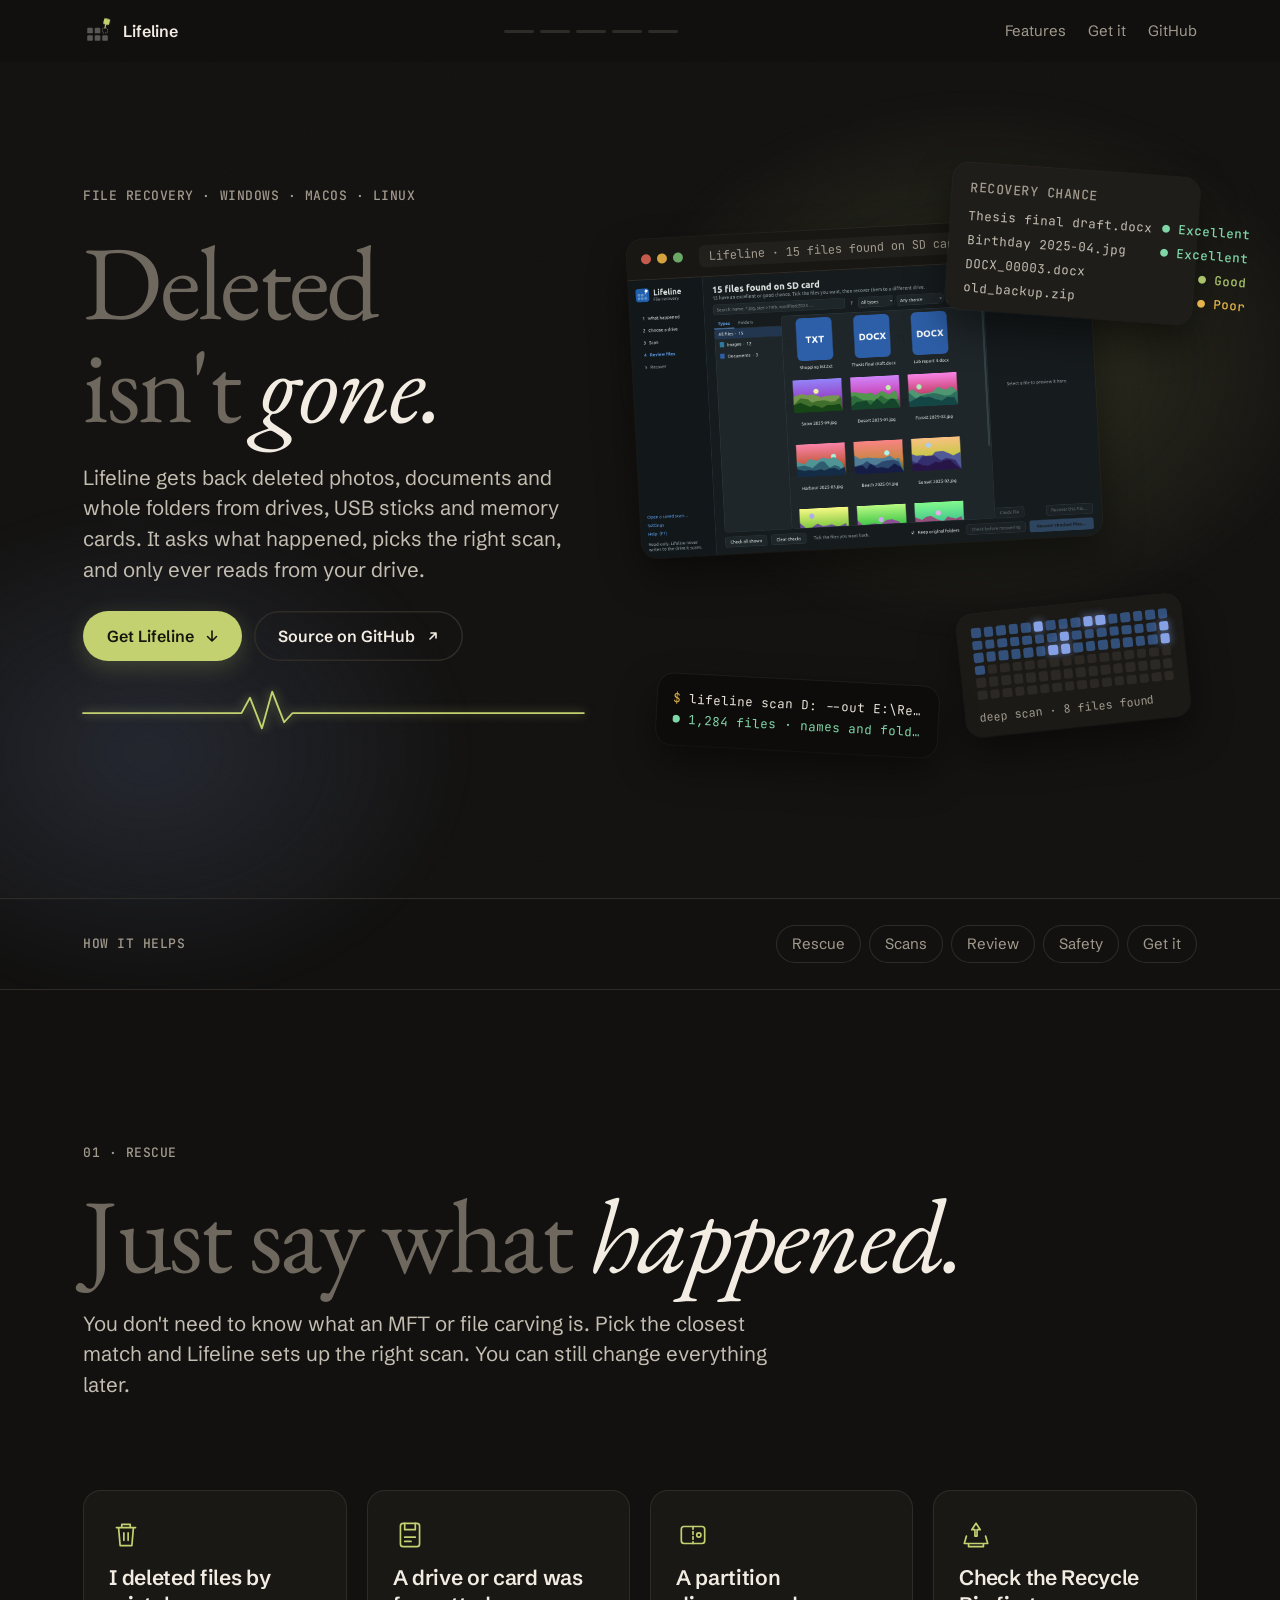
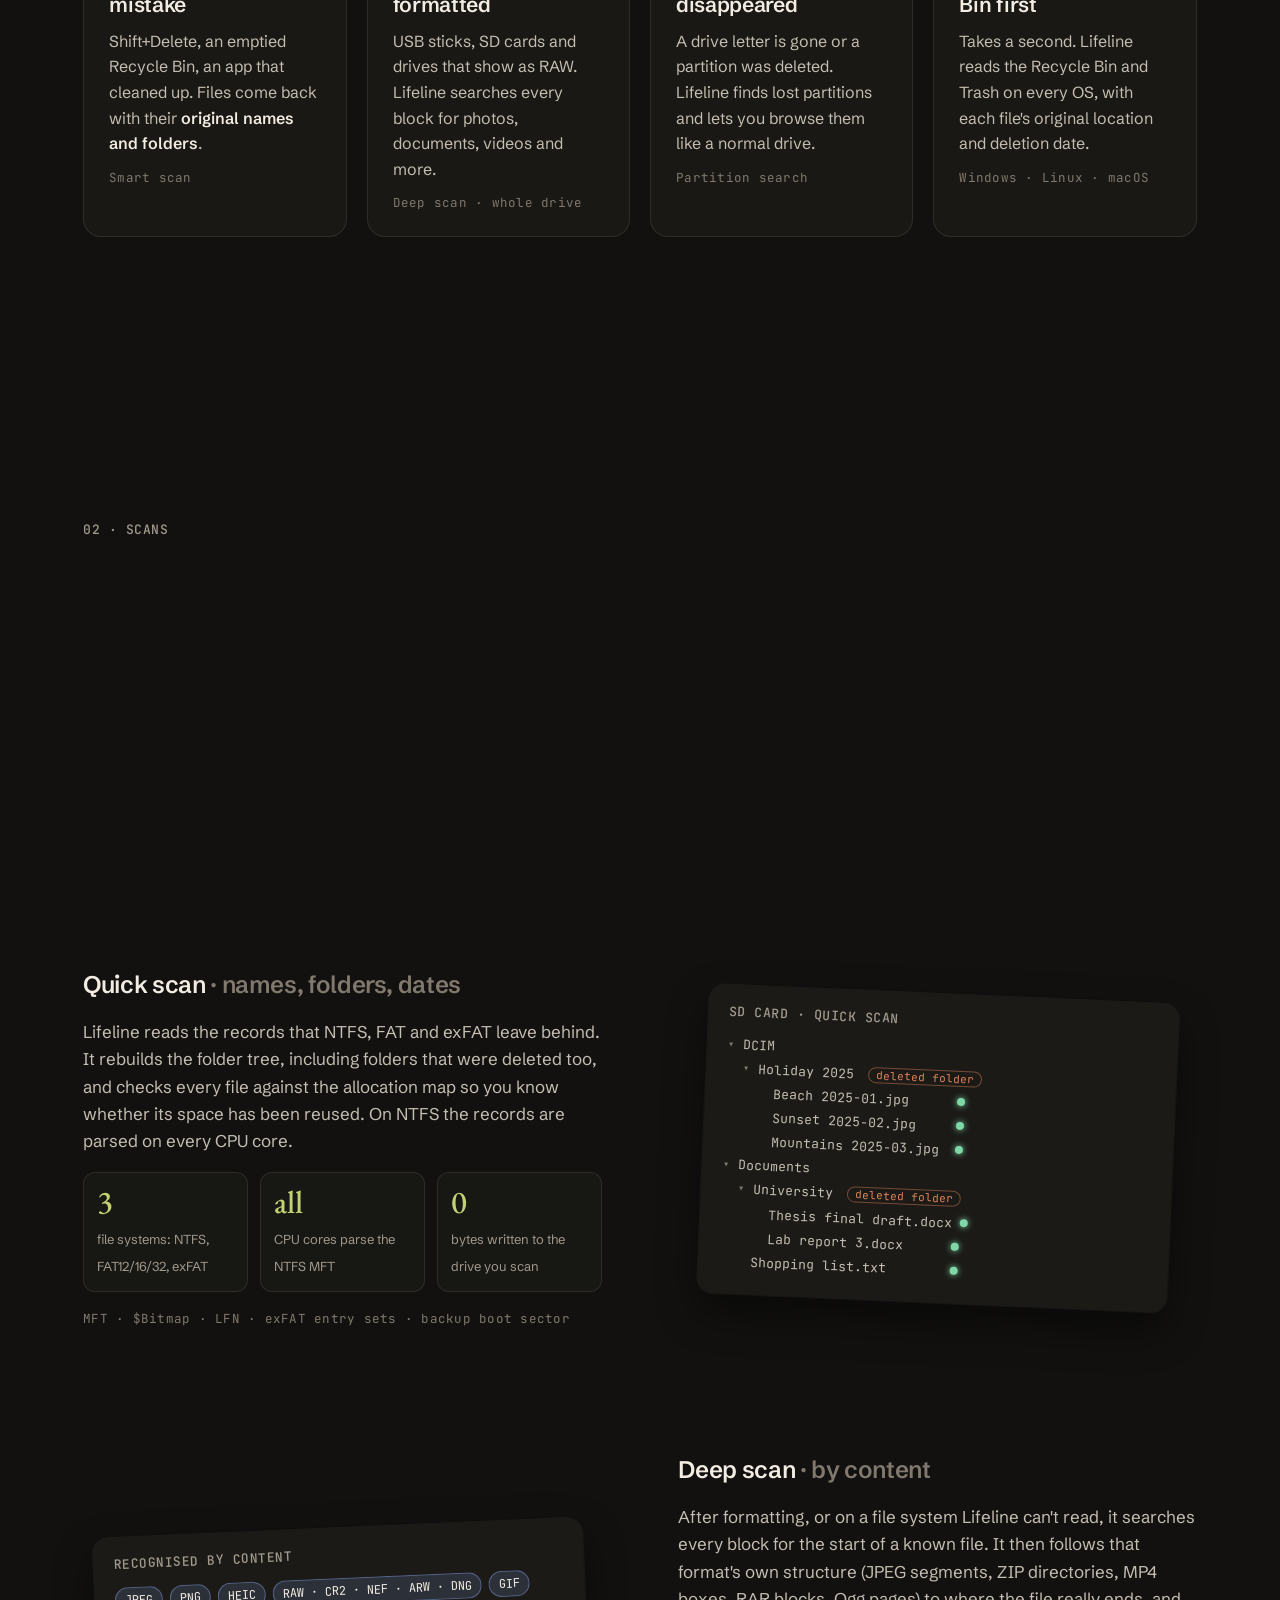
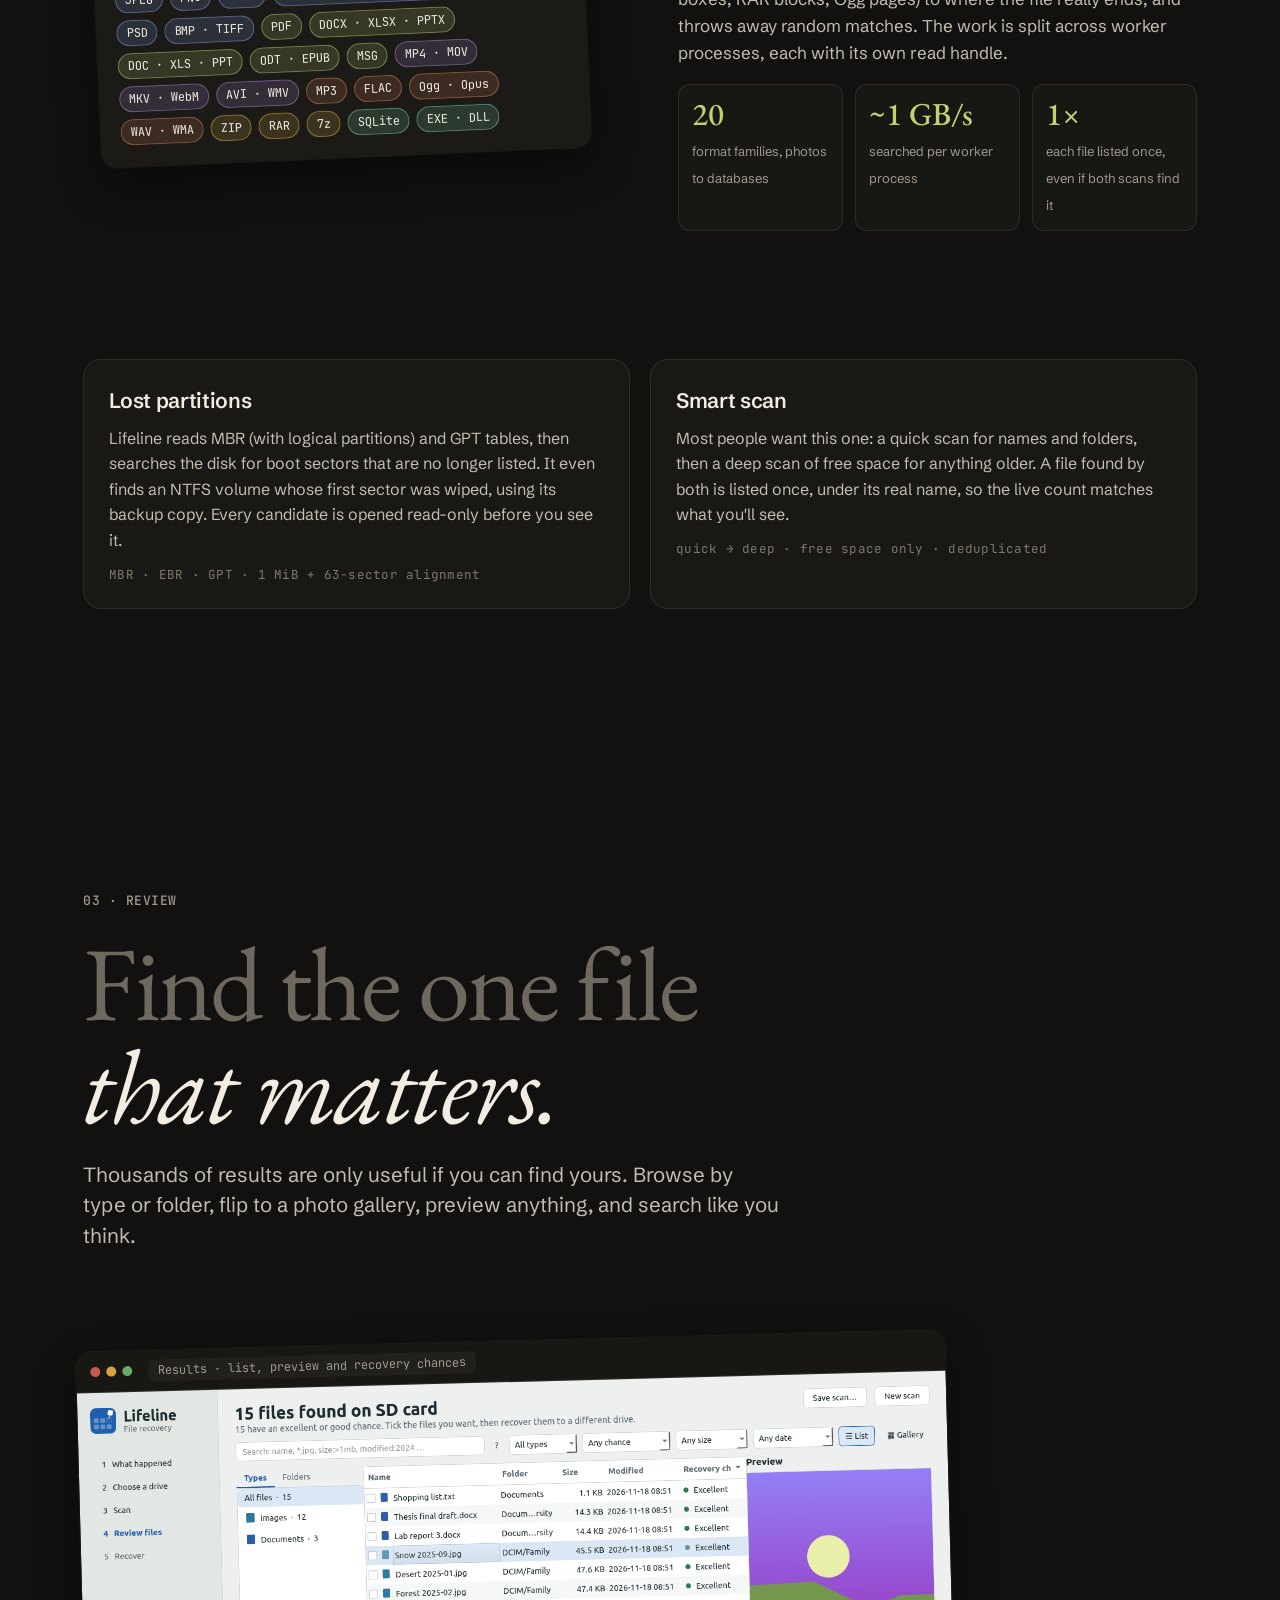
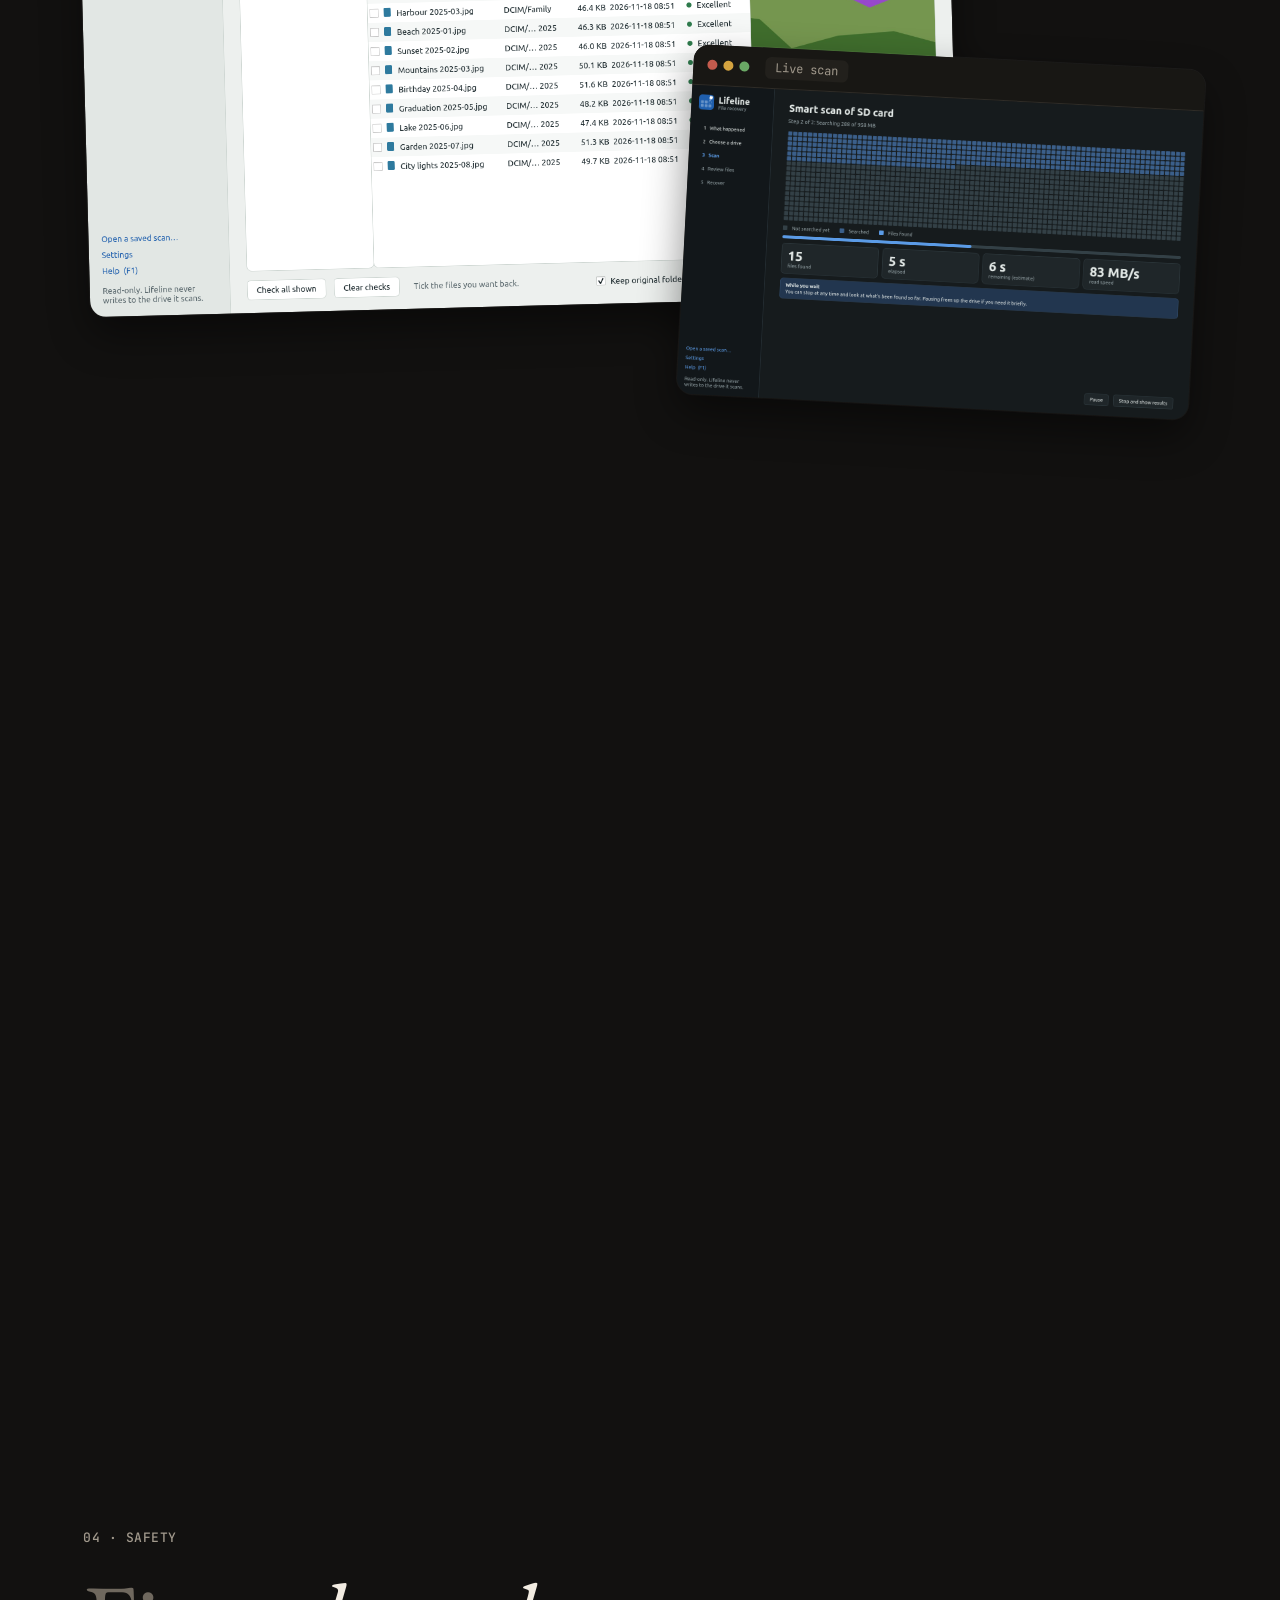
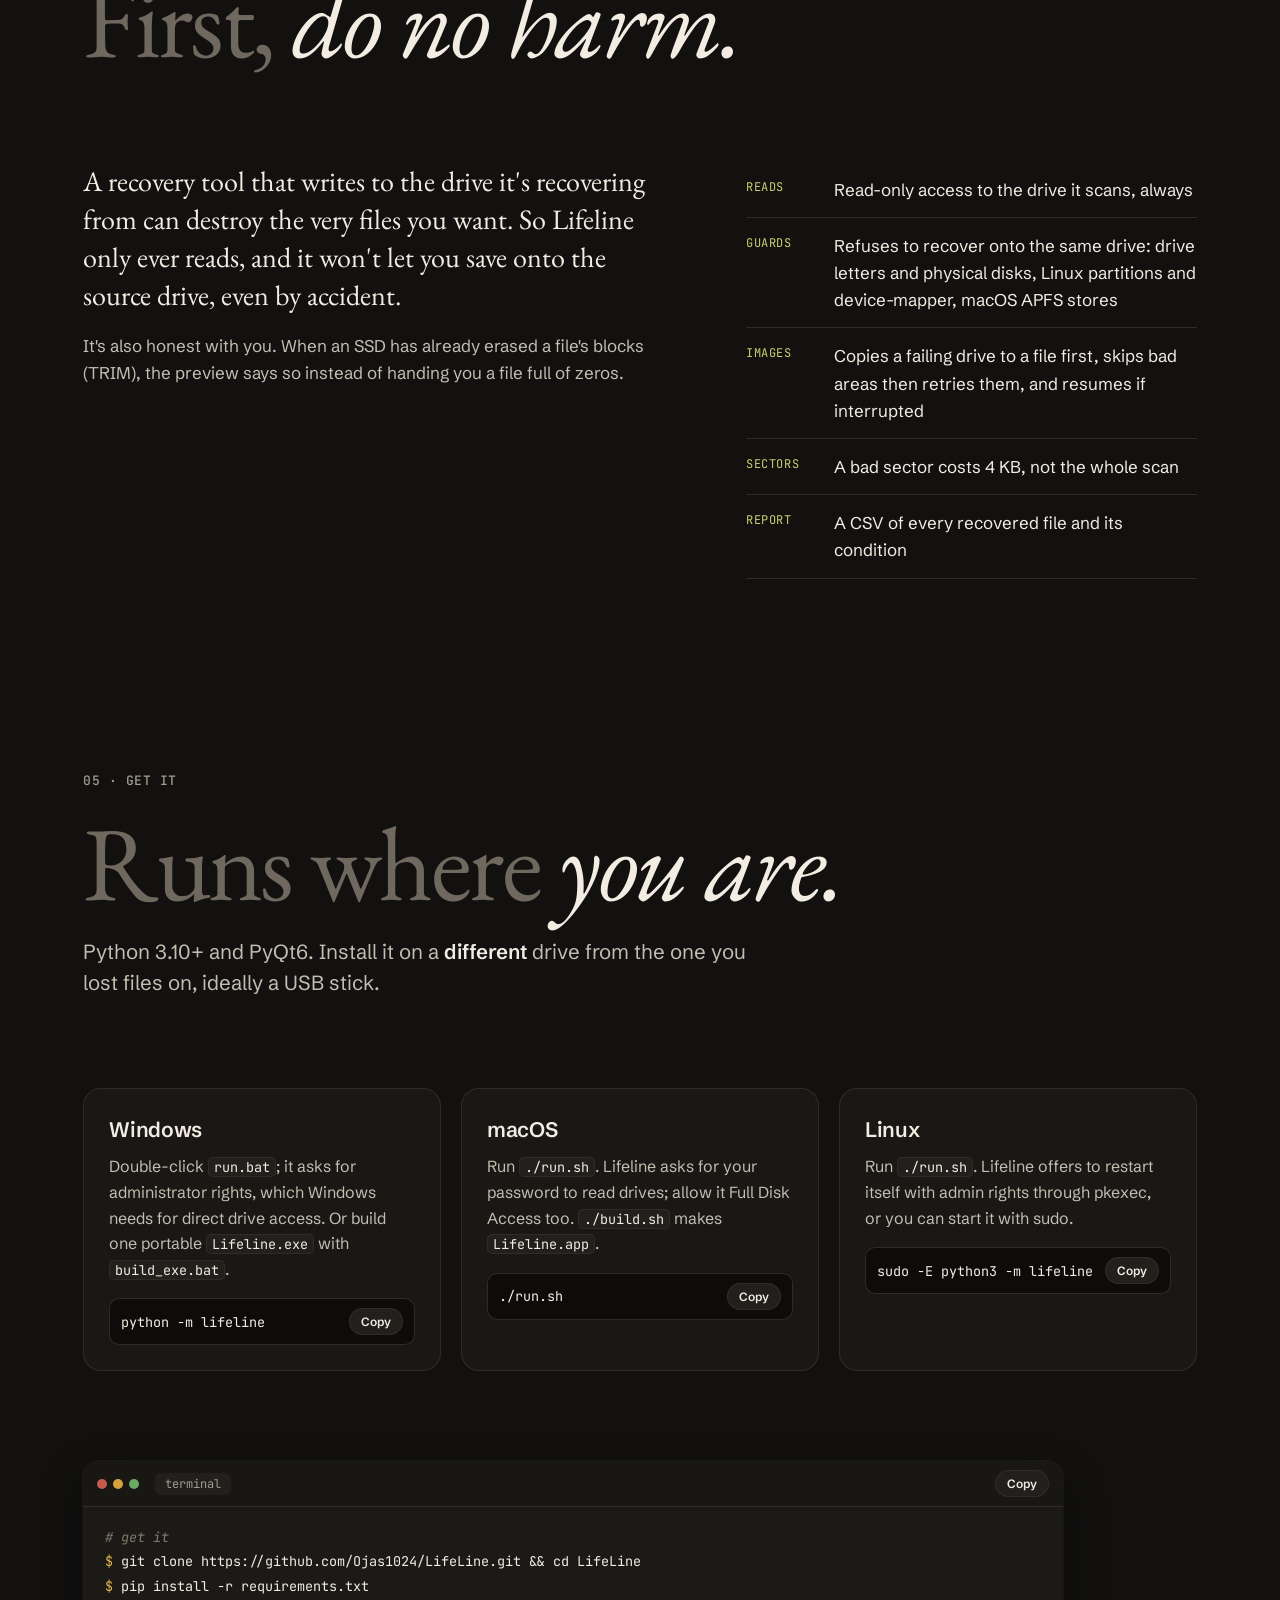
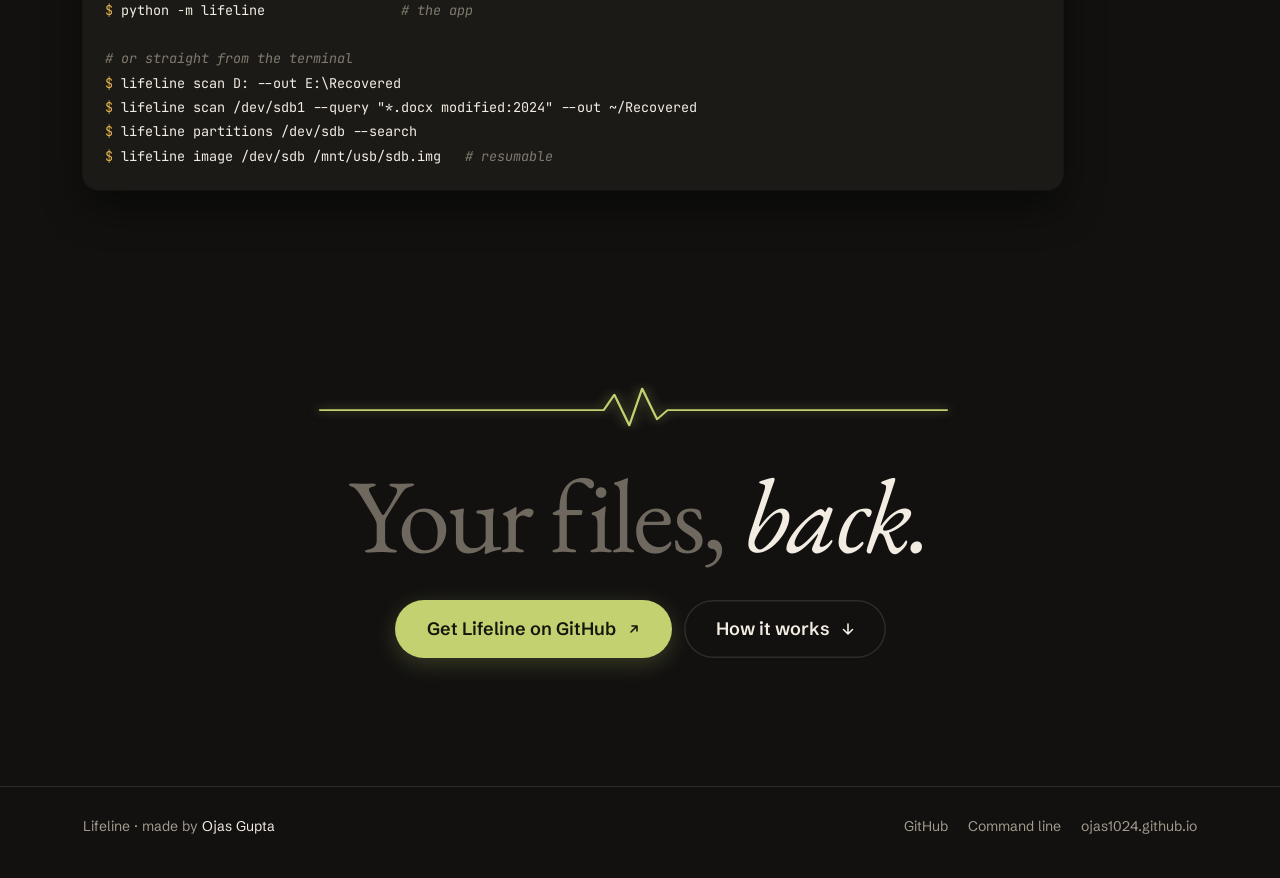
==== docs/index.html @ de39f735 "Lifeline 2.0: cross-platform recovery app, README and website - Windows, macOS and Linux: raw device" ====
<!doctype html>
<html lang="en">
<head>
<meta charset="utf-8">
<meta name="viewport" content="width=device-width, initial-scale=1">
<title>Lifeline · Get deleted files back</title>
<meta name="description" content="Lifeline recovers deleted photos, documents and folders from drives, USB sticks and memory cards. A guided app and command-line tool for Windows, macOS and Linux.">
<meta name="theme-color" content="#121110">
<meta property="og:title" content="Lifeline · Deleted isn't gone">
<meta property="og:description" content="A guided file-recovery app for Windows, macOS and Linux: names and folders from NTFS, FAT and exFAT, 20 formats by content, lost partitions, and the Recycle Bin.">
<meta property="og:image" content="https://ojas1024.github.io/LifeLine/assets/screens/dark-gallery.png">
<link rel="icon" href="assets/icon.svg" type="image/svg+xml">
<link rel="preconnect" href="https://fonts.googleapis.com">
<link rel="preconnect" href="https://fonts.gstatic.com" crossorigin>
<link href="https://fonts.googleapis.com/css2?family=EB+Garamond:ital,wght@0,400..700;1,400..600&family=Schibsted+Grotesk:wght@400..800&family=JetBrains+Mono:wght@400;500&display=swap" rel="stylesheet">
<link rel="stylesheet" href="style.css">
<script>document.documentElement.classList.add("js"); if (!matchMedia("(prefers-reduced-motion: reduce)").matches) document.documentElement.classList.add("motion");</script>
</head>
<body>
<a class="skip" href="#main">Skip to content</a>
<div class="wash" aria-hidden="true"><i data-w="hero"></i><i data-w="rescue"></i><i data-w="scans"></i><i data-w="review"></i><i data-w="safety"></i><i data-w="get"></i></div>
<div class="grain" aria-hidden="true"></div>

<header class="nav">
  <a class="brand" href="#top" aria-label="Lifeline, home">
    <svg class="mark" viewBox="0 0 64 64" aria-hidden="true">
      <g class="blocks"><rect x="9" y="25" width="12" height="12" rx="2.5"/><rect x="25" y="25" width="12" height="12" rx="2.5"/><rect x="9" y="41" width="12" height="12" rx="2.5"/><rect x="25" y="41" width="12" height="12" rx="2.5"/><rect x="41" y="41" width="12" height="12" rx="2.5"/></g>
      <rect class="slot" x="41.75" y="25.75" width="10.5" height="10.5" rx="2"/>
      <path class="rope" d="M47 25.5 C47 20, 48.5 17, 50.5 15.8"/>
      <rect class="lifted" x="44" y="5.5" width="13" height="13" rx="2.8"/>
    </svg>
    <span>Lifeline</span>
  </a>
  <nav class="progress" aria-label="Sections">
    <a href="#rescue" data-s="rescue" title="Rescue"></a><a href="#scans" data-s="scans" title="Scans"></a><a href="#review" data-s="review" title="Review"></a><a href="#safety" data-s="safety" title="Safety"></a><a href="#get" data-s="get" title="Get it"></a>
  </nav>
  <nav class="links" aria-label="Main">
    <a href="#scans">Features</a><a href="#get">Get it</a><a href="https://github.com/Ojas1024/LifeLine">GitHub</a>
  </nav>
</header>

<main id="main">
<!-- ───────────── hero ───────────── -->
<section class="hero" id="top" data-wash="hero">
  <div class="hero-copy">
    <p class="eyebrow reveal">File recovery · Windows · macOS · Linux</p>
    <h1 class="display reveal"><span class="grey">Deleted</span><br><span class="grey">isn't</span> <em>gone.</em></h1>
    <p class="lede reveal">Lifeline gets back deleted photos, documents and whole folders from drives, USB sticks and memory cards. It asks what happened, picks the right scan, and only ever reads from your drive.</p>
    <div class="cta reveal">
      <a class="button" href="#get">Get Lifeline <svg viewBox="0 0 16 16"><path d="M8 3v10M3.5 8.5 8 13l4.5-4.5"/></svg></a>
      <a class="button ghost" href="https://github.com/Ojas1024/LifeLine">Source on GitHub <svg viewBox="0 0 16 16"><path d="M5 11 11 5M6 5h5v5"/></svg></a>
    </div>
    <svg class="pulse reveal" viewBox="0 0 600 60" aria-hidden="true" preserveAspectRatio="none"><path d="M0 34 H170 L186 34 L196 14 L210 54 L222 6 L236 46 L246 34 H600"/></svg>
  </div>

  <div class="collage" aria-hidden="true">
    <div class="card window tilt" style="--r:-3deg" data-depth="16">
      <div class="tabbar"><span class="dot"></span><span class="dot"></span><span class="dot"></span><span class="tab">Lifeline · 15 files found on SD card</span></div>
      <img src="assets/screens/dark-gallery.png" width="1360" height="820" alt="">
    </div>
    <div class="card chance tilt" style="--r:4deg" data-depth="30">
      <p class="kicker">Recovery chance</p>
      <ul>
        <li><span>Thesis final draft.docx</span><b class="ok">Excellent</b></li>
        <li><span>Birthday 2025-04.jpg</span><b class="ok">Excellent</b></li>
        <li><span>DOCX_00003.docx</span><b class="good">Good</b></li>
        <li><span>old_backup.zip</span><b class="poor">Poor</b></li>
      </ul>
    </div>
    <div class="card map tilt" style="--r:-6deg" data-depth="12">
      <div class="cells" data-cells="96"></div>
      <span class="tag">deep scan · <span class="mapcount">0</span> files found</span>
    </div>
    <div class="card term tilt" style="--r:3deg" data-depth="24">
      <p><span class="pr">$</span> lifeline scan D: --out E:\Recovered</p>
      <p class="ok">● 1,284 files · names and folders kept</p>
    </div>
  </div>
</section>

<!-- ───────────── chapter switcher ───────────── -->
<div class="switcher" id="work">
  <p class="eyebrow">How it helps</p>
  <div class="chips"><a href="#rescue">Rescue</a><a href="#scans">Scans</a><a href="#review">Review</a><a href="#safety">Safety</a><a href="#get">Get it</a></div>
</div>

<!-- ───────────── rescue ───────────── -->
<section class="chapter" id="rescue" data-wash="rescue">
  <div class="chapter-head">
    <p class="num">01 · Rescue</p>
    <h2 class="display reveal"><span class="grey">Just say what</span> <em>happened.</em></h2>
    <p class="sub reveal">You don't need to know what an MFT or file carving is. Pick the closest match and Lifeline sets up the right scan. You can still change everything later.</p>
  </div>
  <div class="grid four">
    <div class="tile reveal">
      <svg class="glyph" viewBox="0 0 32 32" aria-hidden="true"><path d="M7 9h18M12 9V6h8v3M9 9l1.5 17h11L23 9M14 14v7M18 14v7"/></svg>
      <h3>I deleted files by mistake</h3>
      <p>Shift+Delete, an emptied Recycle Bin, an app that cleaned up. Files come back with their <b>original names and folders</b>.</p>
      <span class="stack">Smart scan</span>
    </div>
    <div class="tile reveal">
      <svg class="glyph" viewBox="0 0 32 32" aria-hidden="true"><rect x="7" y="5" width="18" height="22" rx="2.5"/><path d="M11 5v6h10V5M11 18h10M11 22h6"/></svg>
      <h3>A drive or card was formatted</h3>
      <p>USB sticks, SD cards and drives that show as RAW. Lifeline searches every block for photos, documents, videos and more.</p>
      <span class="stack">Deep scan · whole drive</span>
    </div>
    <div class="tile reveal">
      <svg class="glyph" viewBox="0 0 32 32" aria-hidden="true"><rect x="5" y="8" width="22" height="16" rx="2.5"/><path d="M16 8v16" stroke-dasharray="2.4 2.4"/><circle cx="21.5" cy="16" r="2"/></svg>
      <h3>A partition disappeared</h3>
      <p>A drive letter is gone or a partition was deleted. Lifeline finds lost partitions and lets you browse them like a normal drive.</p>
      <span class="stack">Partition search</span>
    </div>
    <div class="tile reveal">
      <svg class="glyph" viewBox="0 0 32 32" aria-hidden="true"><path d="M16 5l4 6h-3v6h-2v-6h-3zM7 17l-2 7h22l-2-7M9 24v3h14v-3"/></svg>
      <h3>Check the Recycle Bin first</h3>
      <p>Takes a second. Lifeline reads the Recycle Bin and Trash on every OS, with each file's original location and deletion date.</p>
      <span class="stack">Windows · Linux · macOS</span>
    </div>
  </div>
</section>

<!-- ───────────── scans ───────────── -->
<section class="chapter" id="scans" data-wash="scans">
  <div class="chapter-head">
    <p class="num">02 · Scans</p>
    <h2 class="display reveal"><span class="grey">Names first,</span> <em>then everything else.</em></h2>
    <p class="sub reveal">Deleting a file mostly just marks its space as free. Lifeline reads back what the file system forgot, and when that's gone too, it finds files by what's inside them.</p>
  </div>

  <article class="feature">
    <div class="feature-copy reveal">
      <h3>Quick scan <span class="dim">· names, folders, dates</span></h3>
      <p>Lifeline reads the records that NTFS, FAT and exFAT leave behind. It rebuilds the folder tree, including folders that were deleted too, and checks every file against the allocation map so you know whether its space has been reused. On NTFS the records are parsed on every CPU core.</p>
      <ul class="facts">
        <li><b>3</b><span>file systems: NTFS, FAT12/16/32, exFAT</span></li>
        <li><b>all</b><span>CPU cores parse the NTFS MFT</span></li>
        <li><b>0</b><span>bytes written to the drive you scan</span></li>
      </ul>
      <p class="stack">MFT · $Bitmap · LFN · exFAT entry sets · backup boot sector</p>
    </div>
    <figure class="feature-visual reveal" aria-hidden="true">
      <div class="card tree tilt" style="--r:2.5deg" data-depth="16">
        <p class="kicker">SD card · quick scan</p>
<pre><span class="d">▾</span> DCIM
  <span class="d">▾</span> Holiday 2025 <span class="del">deleted folder</span>
      Beach 2025-01.jpg      <i class="g"></i>
      Sunset 2025-02.jpg     <i class="g"></i>
      Mountains 2025-03.jpg  <i class="g"></i>
<span class="d">▾</span> Documents
  <span class="d">▾</span> University <span class="del">deleted folder</span>
      Thesis final draft.docx <i class="g"></i>
      Lab report 3.docx      <i class="g"></i>
    Shopping list.txt        <i class="g"></i></pre>
      </div>
    </figure>
  </article>

  <article class="feature flip">
    <div class="feature-copy reveal">
      <h3>Deep scan <span class="dim">· by content</span></h3>
      <p>After formatting, or on a file system Lifeline can't read, it searches every block for the start of a known file. It then follows that format's own structure (JPEG segments, ZIP directories, MP4 boxes, RAR blocks, Ogg pages) to where the file really ends, and throws away random matches. The work is split across worker processes, each with its own read handle.</p>
      <ul class="facts">
        <li><b>20</b><span>format families, photos to databases</span></li>
        <li><b>~1 GB/s</b><span>searched per worker process</span></li>
        <li><b>1×</b><span>each file listed once, even if both scans find it</span></li>
      </ul>
    </div>
    <figure class="feature-visual reveal" aria-hidden="true">
      <div class="card formats tilt" style="--r:-2.5deg" data-depth="14">
        <p class="kicker">Recognised by content</p>
        <div class="fchips">
          <span class="c-img">JPEG</span><span class="c-img">PNG</span><span class="c-img">HEIC</span><span class="c-img">RAW · CR2 · NEF · ARW · DNG</span><span class="c-img">GIF</span><span class="c-img">PSD</span><span class="c-img">BMP · TIFF</span>
          <span class="c-doc">PDF</span><span class="c-doc">DOCX · XLSX · PPTX</span><span class="c-doc">DOC · XLS · PPT</span><span class="c-doc">ODT · EPUB</span><span class="c-doc">MSG</span>
          <span class="c-vid">MP4 · MOV</span><span class="c-vid">MKV · WebM</span><span class="c-vid">AVI · WMV</span>
          <span class="c-aud">MP3</span><span class="c-aud">FLAC</span><span class="c-aud">Ogg · Opus</span><span class="c-aud">WAV · WMA</span>
          <span class="c-arc">ZIP</span><span class="c-arc">RAR</span><span class="c-arc">7z</span><span class="c-dat">SQLite</span><span class="c-dat">EXE · DLL</span>
        </div>
      </div>
    </figure>
  </article>

  <div class="grid two">
    <div class="tile reveal">
      <h3>Lost partitions</h3>
      <p>Lifeline reads MBR (with logical partitions) and GPT tables, then searches the disk for boot sectors that are no longer listed. It even finds an NTFS volume whose first sector was wiped, using its backup copy. Every candidate is opened read-only before you see it.</p>
      <span class="stack">MBR · EBR · GPT · 1 MiB + 63-sector alignment</span>
    </div>
    <div class="tile reveal">
      <h3>Smart scan</h3>
      <p>Most people want this one: a quick scan for names and folders, then a deep scan of free space for anything older. A file found by both is listed once, under its real name, so the live count matches what you'll see.</p>
      <span class="stack">quick → deep · free space only · deduplicated</span>
    </div>
  </div>
</section>

<!-- ───────────── review ───────────── -->
<section class="chapter" id="review" data-wash="review">
  <div class="chapter-head">
    <p class="num">03 · Review</p>
    <h2 class="display reveal"><span class="grey">Find the one file</span> <em>that matters.</em></h2>
    <p class="sub reveal">Thousands of results are only useful if you can find yours. Browse by type or folder, flip to a photo gallery, preview anything, and search like you think.</p>
  </div>

  <div class="showcase reveal" aria-hidden="true">
    <div class="card window big tilt" style="--r:-1.5deg" data-depth="10">
      <div class="tabbar"><span class="dot"></span><span class="dot"></span><span class="dot"></span><span class="tab">Results · list, preview and recovery chances</span></div>
      <img src="assets/screens/light-list.png" width="1360" height="820" alt="" loading="lazy">
    </div>
    <div class="card window small tilt" style="--r:3deg" data-depth="22">
      <div class="tabbar"><span class="dot"></span><span class="dot"></span><span class="dot"></span><span class="tab">Live scan</span></div>
      <img src="assets/screens/dark-scanning.png" width="1360" height="820" alt="" loading="lazy">
    </div>
  </div>

  <article class="feature">
    <div class="feature-copy reveal">
      <h3>Search that speaks plainly <span class="dim">· and powerfully</span></h3>
      <p>Type words, wildcards or filters, and combine them freely. If you mistype a filter, the search just matches less; it never errors. The same language works on the command line.</p>
      <ul class="qlist">
        <li><code>*.docx</code><span>wildcards on the name</span></li>
        <li><code>type:photos size:&gt;5mb</code><span>kinds and sizes</span></li>
        <li><code>modified:2024-01..2024-06</code><span>date ranges</span></li>
        <li><code>in:Documents -backup</code><span>inside a folder, leaving some out</span></li>
        <li><code>"final draft"</code> <code>re:^IMG_\d+</code><span>phrases and regex</span></li>
      </ul>
    </div>
    <figure class="feature-visual reveal" aria-hidden="true">
      <div class="card term big tilt" style="--r:2deg" data-depth="16">
        <p class="dim">Search your results</p>
        <p><span class="pr">⌕</span> <span class="typed" data-texts='["thesis *.docx","type:photos modified:2025","size:>100mb ext:mp4,mov","in:DCIM -screenshot"]'></span></p>
        <p class="ok">● Excellent: its space hasn't been reused</p>
        <p class="warn">● Poor: partly overwritten, may be damaged</p>
      </div>
    </figure>
  </article>

  <div class="grid three">
    <div class="tile reveal"><h3>Recovery chance, in words</h3><p>Every file is Excellent, Good, Poor or Unlikely, with a sentence that says why. Overwritten files stay hidden unless you ask for them.</p></div>
    <div class="tile reveal"><h3>Check before you recover</h3><p>Lifeline reads the files and tests their structure: ZIP and PNG CRCs, JPEG scan data, PDF cross-references, SQLite integrity, RAR/7z/Ogg checksums. Nothing is written.</p></div>
    <div class="tile reveal"><h3>Save the scan</h3><p>Keep the results in a <code>.lifeline</code> file and come back tomorrow without scanning a 2 TB drive again.</p></div>
  </div>
</section>

<!-- ───────────── safety ───────────── -->
<section class="chapter about" id="safety" data-wash="safety">
  <div class="chapter-head">
    <p class="num">04 · Safety</p>
    <h2 class="display reveal"><span class="grey">First,</span> <em>do no harm.</em></h2>
  </div>
  <div class="about-grid">
    <div class="reveal">
      <p class="big">A recovery tool that writes to the drive it's recovering from can destroy the very files you want. So Lifeline only ever reads, and it won't let you save onto the source drive, even by accident.</p>
      <p>It's also honest with you. When an SSD has already erased a file's blocks (TRIM), the preview says so instead of handing you a file full of zeros.</p>
    </div>
    <ul class="list reveal">
      <li><span>Reads</span>Read-only access to the drive it scans, always</li>
      <li><span>Guards</span>Refuses to recover onto the same drive: drive letters and physical disks, Linux partitions and device-mapper, macOS APFS stores</li>
      <li><span>Images</span>Copies a failing drive to a file first, skips bad areas then retries them, and resumes if interrupted</li>
      <li><span>Sectors</span>A bad sector costs 4 KB, not the whole scan</li>
      <li><span>Report</span>A CSV of every recovered file and its condition</li>
    </ul>
  </div>
</section>

<!-- ───────────── get it ───────────── -->
<section class="chapter" id="get" data-wash="get">
  <div class="chapter-head">
    <p class="num">05 · Get it</p>
    <h2 class="display reveal"><span class="grey">Runs where</span> <em>you are.</em></h2>
    <p class="sub reveal">Python 3.10+ and PyQt6. Install it on a <b>different</b> drive from the one you lost files on, ideally a USB stick.</p>
  </div>
  <div class="grid three">
    <div class="tile os reveal">
      <h3>Windows</h3>
      <p>Double-click <code>run.bat</code>; it asks for administrator rights, which Windows needs for direct drive access. Or build one portable <code>Lifeline.exe</code> with <code>build_exe.bat</code>.</p>
      <div class="cmd"><code>python -m lifeline</code><button type="button" data-copy="python -m lifeline">Copy</button></div>
    </div>
    <div class="tile os reveal">
      <h3>macOS</h3>
      <p>Run <code>./run.sh</code>. Lifeline asks for your password to read drives; allow it Full Disk Access too. <code>./build.sh</code> makes <code>Lifeline.app</code>.</p>
      <div class="cmd"><code>./run.sh</code><button type="button" data-copy="./run.sh">Copy</button></div>
    </div>
    <div class="tile os reveal">
      <h3>Linux</h3>
      <p>Run <code>./run.sh</code>. Lifeline offers to restart itself with admin rights through pkexec, or you can start it with sudo.</p>
      <div class="cmd"><code>sudo -E python3 -m lifeline</code><button type="button" data-copy="sudo -E python3 -m lifeline">Copy</button></div>
    </div>
  </div>

  <div class="install card reveal">
    <div class="tabbar"><span class="dot"></span><span class="dot"></span><span class="dot"></span><span class="tab">terminal</span><button type="button" class="copy-all" data-copy="git clone https://github.com/Ojas1024/LifeLine.git
cd LifeLine
pip install -r requirements.txt
python -m lifeline">Copy</button></div>
<pre><span class="c"># get it</span>
<span class="pr">$</span> git clone https://github.com/Ojas1024/LifeLine.git && cd LifeLine
<span class="pr">$</span> pip install -r requirements.txt
<span class="pr">$</span> python -m lifeline                 <span class="c"># the app</span>

<span class="c"># or straight from the terminal</span>
<span class="pr">$</span> lifeline scan D: --out E:\Recovered
<span class="pr">$</span> lifeline scan /dev/sdb1 --query "*.docx modified:2024" --out ~/Recovered
<span class="pr">$</span> lifeline partitions /dev/sdb --search
<span class="pr">$</span> lifeline image /dev/sdb /mnt/usb/sdb.img   <span class="c"># resumable</span></pre>
  </div>
</section>

<!-- ───────────── closing ───────────── -->
<section class="closing" data-wash="get">
  <svg class="pulse wide reveal" viewBox="0 0 600 60" aria-hidden="true" preserveAspectRatio="none"><path d="M0 34 H250 L266 34 L276 14 L290 54 L302 6 L316 46 L326 34 H600"/></svg>
  <h2 class="display reveal"><span class="grey">Your files,</span> <em>back.</em></h2>
  <div class="cta center reveal">
    <a class="button large" href="https://github.com/Ojas1024/LifeLine">Get Lifeline on GitHub <svg viewBox="0 0 16 16"><path d="M5 11 11 5M6 5h5v5"/></svg></a>
    <a class="button ghost large" href="#rescue">How it works <svg viewBox="0 0 16 16"><path d="M8 3v10M3.5 8.5 8 13l4.5-4.5"/></svg></a>
  </div>
</section>
</main>

<footer class="footer">
  <span>Lifeline · made by <a href="https://ojas1024.github.io/">Ojas Gupta</a></span>
  <nav><a href="https://github.com/Ojas1024/LifeLine">GitHub</a><a href="https://github.com/Ojas1024/LifeLine#command-line">Command line</a><a href="https://ojas1024.github.io/">ojas1024.github.io</a></nav>
</footer>
<script src="main.js"></script>
</body>
</html>
---- docs/style.css ----
/* The night edition of ojas1024.github.io: warm dark paper, a fine grain, glowing ink washes; Garamond titles
   (grey, then the point in ink) over a grotesk body. A lime "lifeline" accent instead of olive. */
:root {
  color-scheme: dark;
  --paper: #121110; --lift: #1b1a17; --lift2: #22201c; --ink: #f2ece2; --body: #c4bdb1; --muted: #a29a8d; --dim: #81796d; --rule: #2f2c27; --grey: #6f685e;
  --accent: #c3d170; --accent-deep: #d4e08a; --sage: #97a24c; --mustard: #e3b34c; --blue: #86a1e6; --rust: #e0855a; --mint: #7fd6a6; --red: #e57a6c;
  --serif: "EB Garamond", Georgia, serif;
  --sans: "Schibsted Grotesk", -apple-system, BlinkMacSystemFont, "Segoe UI", Arial, sans-serif;
  --mono: "JetBrains Mono", ui-monospace, Menlo, monospace;
  --ease: cubic-bezier(.22, 1, .36, 1);
  --spring: cubic-bezier(.34, 1.4, .5, 1);
  --gutter: clamp(20px, 6.5vw, 96px);
  --display: clamp(46px, 8.2vw, 116px);
  --shadow: 0 18px 40px rgba(0, 0, 0, .45), 0 0 0 1px rgba(255, 250, 240, .05);
  --shadow-lift: 0 26px 56px rgba(0, 0, 0, .55), 0 0 0 1px rgba(255, 250, 240, .09);
}
@supports (transition-timing-function: linear(0, 1)) {
  :root { --spring: linear(0, .013 1.2%, .053 2.5%, .208 5.4%, .44 8.9%, .687 13%, .853 16.7%, .965 20.6%, 1.035 24.9%, 1.064 28.6%, 1.071 32.4%, 1.063 36.5%, 1.03 45%, 1.005 54.6%, .996 64%, 1); }
}
* { box-sizing: border-box; }
html { background: var(--paper); color: var(--ink); scroll-behavior: smooth; }
@media (prefers-reduced-motion: reduce) { html { scroll-behavior: auto; } }
body { margin: 0; font: 400 17px/1.6 var(--sans); color: var(--body); -webkit-font-smoothing: antialiased; overflow-x: clip; }
a { color: inherit; text-decoration: none; }
h1, h2, h3, p, ul, figure, pre { margin: 0; padding: 0; }
ul { list-style: none; }
b { color: var(--ink); font-weight: 600; }
code { font: 13.5px var(--mono); color: var(--ink); background: var(--lift2); padding: 1px 6px; border-radius: 5px; box-shadow: inset 0 0 0 1px var(--rule); }
::selection { background: color-mix(in srgb, var(--accent) 30%, transparent); }
:focus-visible { outline: 2px solid var(--accent); outline-offset: 4px; border-radius: 6px; }
.skip { position: fixed; top: -80px; left: 20px; z-index: 50; background: var(--lift); color: var(--ink); padding: 10px 14px; border-radius: 8px; }
.skip:focus { top: 12px; }
.dim { color: var(--dim); }

/* ── grain and glowing washes ── */
.grain { position: fixed; inset: 0; z-index: 0; pointer-events: none; opacity: .5; background-size: 300px 300px; mix-blend-mode: soft-light;
  background-image: url("data:image/svg+xml,%3Csvg xmlns='http://www.w3.org/2000/svg' width='300' height='300'%3E%3Cfilter id='n'%3E%3CfeTurbulence type='fractalNoise' baseFrequency='.85' numOctaves='3' stitchTiles='stitch'/%3E%3CfeColorMatrix values='0 0 0 0 .95 0 0 0 0 .92 0 0 0 0 .86 0 0 0 .22 0'/%3E%3C/filter%3E%3Crect width='100%25' height='100%25' filter='url(%23n)'/%3E%3C/svg%3E"); }
.wash { position: fixed; inset: -10vh -10vw; z-index: 0; pointer-events: none; overflow: hidden; }
.wash i { position: absolute; inset: 0; opacity: 0; transition: opacity 1.6s var(--ease); filter: blur(14px); }
.wash i.on, html:not(.js) .wash [data-w="hero"] { opacity: 1; }
.wash [data-w="hero"] { background: radial-gradient(40vw 30vw at 72% 42%, color-mix(in srgb, var(--accent) 16%, transparent), transparent 70%), radial-gradient(36vw 28vw at 18% 78%, color-mix(in srgb, var(--blue) 14%, transparent), transparent 70%); }
.wash [data-w="rescue"] { background: radial-gradient(42vw 30vw at 82% 30%, color-mix(in srgb, var(--mustard) 14%, transparent), transparent 70%), radial-gradient(34vw 26vw at 10% 70%, color-mix(in srgb, var(--rust) 11%, transparent), transparent 70%); }
.wash [data-w="scans"] { background: radial-gradient(40vw 30vw at 15% 30%, color-mix(in srgb, var(--blue) 15%, transparent), transparent 70%), radial-gradient(36vw 28vw at 85% 80%, color-mix(in srgb, var(--accent) 12%, transparent), transparent 70%); }
.wash [data-w="review"] { background: radial-gradient(44vw 30vw at 70% 60%, color-mix(in srgb, var(--mint) 12%, transparent), transparent 70%), radial-gradient(30vw 24vw at 20% 20%, color-mix(in srgb, var(--blue) 12%, transparent), transparent 70%); }
.wash [data-w="safety"] { background: radial-gradient(46vw 32vw at 50% 70%, color-mix(in srgb, var(--mustard) 13%, transparent), transparent 70%), radial-gradient(30vw 24vw at 85% 20%, color-mix(in srgb, var(--red) 9%, transparent), transparent 70%); }
.wash [data-w="get"] { background: radial-gradient(46vw 32vw at 40% 60%, color-mix(in srgb, var(--accent) 15%, transparent), transparent 70%), radial-gradient(30vw 24vw at 85% 25%, color-mix(in srgb, var(--mint) 10%, transparent), transparent 70%); }
.wash .ink { position: absolute; width: 380px; height: 380px; margin: -190px 0 0 -190px; border-radius: 50%; filter: none; opacity: 1;
  background: radial-gradient(closest-side, color-mix(in srgb, var(--ink-c, var(--accent)) 30%, transparent), color-mix(in srgb, var(--ink-c, var(--accent)) 10%, transparent) 60%, transparent);
  animation: bloom 2.4s var(--ease) forwards; }
@keyframes bloom { from { scale: .2; opacity: .9; } to { scale: 1.6; opacity: 0; } }
.nav, main, .footer { position: relative; z-index: 1; }

/* ── nav ── */
.nav { position: sticky; top: 0; z-index: 20; display: flex; align-items: center; justify-content: space-between; gap: 20px; padding: 16px var(--gutter);
  background: color-mix(in srgb, var(--paper) 74%, transparent); backdrop-filter: blur(10px) saturate(1.2); }
.brand { display: flex; align-items: center; gap: 10px; font: 600 16px var(--sans); color: var(--ink); letter-spacing: -.01em; }
.mark { width: 30px; height: 30px; overflow: visible; }
.mark .blocks rect { fill: var(--ink); opacity: .32; }
.mark .slot { fill: none; stroke: var(--ink); stroke-opacity: .55; stroke-width: 1.5; stroke-dasharray: 2.6 2.2; }
.mark .rope { fill: none; stroke: var(--accent); stroke-width: 2.4; stroke-linecap: round; }
.mark .lifted { fill: var(--accent); transform-box: fill-box; transform-origin: center; rotate: 14deg; transition: translate .7s var(--spring), rotate .7s var(--spring); }
.motion .mark .rope { stroke-dasharray: 14; stroke-dashoffset: 14; animation: weave 1.2s .3s var(--ease) forwards; }
.motion .mark .lifted { animation: lift 1.2s .2s var(--spring) both; }
@keyframes weave { to { stroke-dashoffset: 0; } }
@keyframes lift { from { translate: -4px 20px; rotate: 0deg; opacity: 0; } }
.brand:hover .lifted { translate: 1px -3px; rotate: 24deg; }
.progress { display: flex; gap: 6px; }
.progress a { position: relative; width: 30px; height: 3px; border-radius: 2px; background: var(--rule); overflow: hidden; transition: scale .35s var(--spring); }
.progress a::after { content: ""; position: absolute; inset: 0; background: var(--accent); transform-origin: left; scale: var(--p, 0) 1; }
.progress a:hover { scale: 1.15 1.6; }
.links { display: flex; gap: 22px; font-size: 15px; }
.links a { color: var(--muted); transition: color .2s; }
.links a:hover { color: var(--ink); }
@media (max-width: 760px) { .progress { display: none; } .links { gap: 14px; } }

/* ── type ── */
.display { font: 400 var(--display)/.98 var(--serif); letter-spacing: -.025em; color: var(--ink); text-wrap: balance; }
.display .grey { color: var(--grey); }
.display em { font-style: italic; color: var(--ink); }
.eyebrow, .num, .kicker { font: 500 13px/1.4 var(--mono); letter-spacing: .04em; text-transform: uppercase; color: var(--muted); }
.lede, .sub { font-size: clamp(18px, 1.6vw, 21px); line-height: 1.5; color: var(--body); max-width: 34em; }
h3 { font: 600 24px/1.25 var(--sans); color: var(--ink); letter-spacing: -.015em; }

/* ── buttons ── */
.cta { display: flex; flex-wrap: wrap; gap: 12px; }
.cta.center { justify-content: center; }
.button { display: inline-flex; align-items: center; gap: 10px; padding: 14px 22px 14px 24px; border-radius: 999px; background: var(--accent); color: #15170c; font: 600 16px/22px var(--sans);
  transition: translate .45s var(--spring), scale .3s var(--spring), background .3s var(--ease), box-shadow .3s; box-shadow: 0 6px 22px color-mix(in srgb, var(--accent) 22%, transparent); }
.button svg { width: 16px; height: 16px; fill: none; stroke: currentColor; stroke-width: 1.6; stroke-linecap: round; stroke-linejoin: round; transition: translate .45s var(--spring); }
.button:hover { translate: 0 -2px; background: var(--accent-deep); box-shadow: 0 12px 30px color-mix(in srgb, var(--accent) 32%, transparent); }
.button:hover svg { translate: 2px 0; }
.button:active { scale: .97; }
.button.ghost { background: transparent; color: var(--ink); box-shadow: inset 0 0 0 1.5px var(--rule); }
.button.ghost:hover { background: var(--lift); box-shadow: inset 0 0 0 1.5px var(--muted); }
.button.large { padding: 18px 30px 18px 32px; font-size: 18px; }
.link { color: var(--accent); font-weight: 600; }

/* ── cards ── */
.card { background: var(--lift); border-radius: 16px; box-shadow: var(--shadow); rotate: var(--r, 0deg); transition: rotate .6s var(--spring), translate .6s var(--spring), box-shadow .4s; }
.card.tilt:hover { rotate: 0deg; box-shadow: var(--shadow-lift); translate: 0 -4px; }
.tabbar { display: flex; align-items: center; gap: 6px; padding: 9px 14px; border-bottom: 1px solid var(--rule); background: #181714; }
.dot { width: 10px; height: 10px; border-radius: 50%; background: #3a3630; }
.dot:nth-child(1) { background: #c45b4d; } .dot:nth-child(2) { background: #d4a33f; } .dot:nth-child(3) { background: #6aa865; }
.tab { margin-left: 10px; font: 12px var(--mono); color: var(--muted); background: var(--lift2); padding: 3px 10px; border-radius: 6px; white-space: nowrap; overflow: hidden; text-overflow: ellipsis; }
.pr { color: var(--mustard); } .ok { color: var(--mint); } .warn { color: var(--mustard); }

/* ── hero ── */
.hero { min-height: min(calc(100svh - 64px), 880px); display: grid; grid-template-columns: 1fr 1.1fr; align-items: center; gap: 40px; padding: 40px var(--gutter) 80px; }
.hero-copy { display: grid; gap: 26px; }
.pulse { width: min(100%, 520px); height: 46px; overflow: visible; }
.pulse path { fill: none; stroke: var(--accent); stroke-width: 2.2; stroke-linecap: round; stroke-linejoin: round; filter: drop-shadow(0 0 6px color-mix(in srgb, var(--accent) 60%, transparent)); }
.motion .pulse path { stroke-dasharray: 700; stroke-dashoffset: 700; }
.motion .pulse.in path { animation: trace 2.6s .2s var(--ease) forwards, beat 2.8s 3s ease-in-out infinite; }
@keyframes trace { to { stroke-dashoffset: 0; } }
@keyframes beat { 0%, 100% { opacity: 1; } 50% { opacity: .55; } }
.pulse.wide { width: min(100%, 640px); }
.collage { position: relative; height: min(580px, 48vw); }
.collage .card { position: absolute; }
.window { overflow: hidden; }
.window img { display: block; width: 100%; height: auto; }
.collage .window { left: 0; top: 10%; width: 82%; }
.chance { right: 0; top: 0; width: 44%; padding: 16px 18px 14px; background: #1f1d1a; }
.chance ul { display: grid; gap: 7px; margin-top: 10px; }
.chance li { display: flex; justify-content: space-between; gap: 10px; font: 12.5px var(--mono); color: var(--body); }
.chance li span { overflow: hidden; text-overflow: ellipsis; white-space: nowrap; }
.chance b { font-weight: 500; white-space: nowrap; }
.chance b::before { content: "● "; }
.chance .ok { color: var(--mint); } .chance .good { color: #a9c46a; } .chance .poor { color: var(--mustard); }
.map { right: 2%; bottom: 4%; width: 40%; padding: 14px 14px 12px; }
.cells { display: grid; grid-template-columns: repeat(16, 1fr); gap: 3px; }
.cells i { aspect-ratio: 1; border-radius: 2px; background: #2c2925; transition: background .4s var(--ease); }
.cells i.s { background: #33507a; } .cells i.f { background: var(--blue); box-shadow: 0 0 8px color-mix(in srgb, var(--blue) 70%, transparent); }
.map .tag { display: block; margin-top: 10px; font: 11.5px var(--mono); color: var(--muted); }
.term { left: 4%; bottom: 0; width: 50%; padding: 14px 16px; background: #0d0c0b; color: #e9e3d8; font: 12.5px/1.7 var(--mono); }
.term p { white-space: nowrap; overflow: hidden; text-overflow: ellipsis; }
@media (max-width: 980px) {
  .hero { grid-template-columns: 1fr; min-height: auto; padding-top: 24px; }
  .collage { height: 470px; }
}

/* ── chapters ── */
.switcher { display: flex; flex-wrap: wrap; align-items: center; justify-content: space-between; gap: 14px; padding: 26px var(--gutter); border-top: 1px solid var(--rule); border-bottom: 1px solid var(--rule); }
.chips { display: flex; flex-wrap: wrap; gap: 8px; }
.chips a { padding: 7px 16px; border-radius: 999px; box-shadow: inset 0 0 0 1px var(--rule); font-size: 15px; color: var(--muted); transition: all .3s var(--ease); }
.chips a:hover, .chips a.on { background: var(--ink); color: var(--paper); box-shadow: none; }
.chapter { padding: clamp(80px, 12vw, 160px) var(--gutter) 40px; }
.chapter-head { display: grid; gap: 22px; margin-bottom: clamp(48px, 7vw, 96px); max-width: 1100px; }
.feature { display: grid; grid-template-columns: 1fr 1fr; gap: clamp(32px, 6vw, 96px); align-items: center; margin-bottom: clamp(72px, 10vw, 140px); }
.feature.flip .feature-copy { order: 2; }
.feature-copy { display: grid; gap: 18px; max-width: 34em; }
.stack { font: 12.5px var(--mono); color: var(--dim); letter-spacing: .02em; }
.facts { display: grid; grid-template-columns: repeat(3, 1fr); gap: 12px; }
.facts li { padding: 14px; border-radius: 12px; background: color-mix(in srgb, var(--lift) 70%, transparent); box-shadow: inset 0 0 0 1px var(--rule); }
.facts b { display: block; font: 500 32px/1.05 var(--serif); color: var(--accent); margin-bottom: 4px; }
.facts span { font-size: 13px; line-height: 1.35; color: var(--muted); }
.feature-visual { position: relative; display: grid; place-items: center; min-height: 320px; }
.tree { width: min(100%, 470px); padding: 18px 20px 20px; }
.tree pre { margin-top: 12px; font: 13px/1.85 var(--mono); color: var(--body); white-space: pre; overflow: hidden; }
.tree .d { color: var(--dim); }
.tree .del { font-size: 11px; color: var(--rust); border: 1px solid color-mix(in srgb, var(--rust) 45%, transparent); border-radius: 999px; padding: 0 7px; margin-left: 6px; }
.tree .g { display: inline-block; width: 8px; height: 8px; border-radius: 50%; background: var(--mint); box-shadow: 0 0 6px var(--mint); vertical-align: 1px; }
.motion.ready .tree pre { clip-path: inset(0 0 100% 0); }
.motion.ready .in .tree pre { clip-path: inset(0 0 0 0); transition: clip-path 1.6s .2s var(--ease); }
.formats { width: min(100%, 490px); padding: 18px 20px 22px; }
.fchips { display: flex; flex-wrap: wrap; gap: 7px; margin-top: 14px; }
.fchips span { font: 12px var(--mono); padding: 5px 10px; border-radius: 999px; color: var(--ink); background: color-mix(in srgb, var(--c) 16%, transparent); box-shadow: inset 0 0 0 1px color-mix(in srgb, var(--c) 45%, transparent); }
.c-img { --c: var(--blue); } .c-doc { --c: var(--accent); } .c-vid { --c: #b48be0; } .c-aud { --c: var(--rust); } .c-arc { --c: var(--mustard); } .c-dat { --c: var(--mint); }
.motion.ready .fchips span { opacity: 0; translate: 0 8px; }
.motion.ready .in .fchips span { opacity: 1; translate: 0 0; transition: opacity .6s var(--ease), translate .7s var(--spring); transition-delay: calc(var(--i, 0) * 35ms); }
.term.big { position: relative; left: auto; bottom: auto; width: min(100%, 480px); padding: 22px 24px; font-size: 14px; }
.term.big p { margin-bottom: 4px; }
.typed::after { content: "▌"; color: var(--accent); animation: blink 1s steps(1) infinite; }
@keyframes blink { 50% { opacity: 0; } }
.qlist { display: grid; gap: 10px; }
.qlist li { display: flex; flex-wrap: wrap; align-items: baseline; gap: 6px 10px; padding-bottom: 10px; border-bottom: 1px solid var(--rule); }
.qlist span { font-size: 15px; color: var(--muted); }
@media (max-width: 900px) {
  .feature { grid-template-columns: 1fr; } .feature.flip .feature-copy { order: 0; }
  .facts b { font-size: 24px; }
}

/* ── showcase of real screens ── */
.showcase { position: relative; height: clamp(320px, 52vw, 700px); margin-bottom: clamp(72px, 10vw, 130px); }
.showcase .card { position: absolute; }
.showcase .big { left: 0; top: 0; width: 78%; }
.showcase .small { right: 0; bottom: 0; width: 46%; }
@media (max-width: 700px) { .showcase { height: 120vw; } .showcase .big { width: 100%; } .showcase .small { width: 70%; } }

/* ── tiles ── */
.grid { display: grid; gap: 20px; margin-bottom: clamp(48px, 7vw, 96px); }
.grid.four { grid-template-columns: repeat(auto-fit, minmax(240px, 1fr)); }
.grid.three { grid-template-columns: repeat(auto-fit, minmax(260px, 1fr)); }
.grid.two { grid-template-columns: repeat(auto-fit, minmax(320px, 1fr)); }
.tile { position: relative; display: grid; gap: 12px; align-content: start; padding: 28px 26px 26px; border-radius: 18px; background: color-mix(in srgb, var(--lift) 82%, transparent);
  box-shadow: inset 0 0 0 1px var(--rule); transition: translate .5s var(--spring), box-shadow .4s, background .4s; }
.tile:hover { translate: 0 -6px; box-shadow: var(--shadow-lift); background: var(--lift); }
.tile h3 { font-size: 21px; }
.tile p { color: var(--body); font-size: 16px; }
.glyph { width: 34px; height: 34px; fill: none; stroke: var(--accent); stroke-width: 1.6; stroke-linecap: round; stroke-linejoin: round; }
.tile:hover .glyph { animation: nudge .7s var(--spring); }
@keyframes nudge { 40% { translate: 0 -4px; rotate: -6deg; } }
.os .cmd { display: flex; align-items: center; justify-content: space-between; gap: 10px; margin-top: 4px; padding: 10px 12px; border-radius: 10px; background: #0d0c0b; box-shadow: inset 0 0 0 1px var(--rule); }
.os .cmd code { background: none; box-shadow: none; padding: 0; overflow-x: auto; white-space: nowrap; }
button[data-copy] { font: 600 12px var(--sans); color: var(--ink); background: var(--lift2); border: 0; border-radius: 999px; padding: 6px 12px; cursor: pointer; box-shadow: inset 0 0 0 1px var(--rule); transition: background .2s, color .2s; flex: none; }
button[data-copy]:hover { background: var(--accent); color: #15170c; }
button[data-copy].done { background: var(--mint); color: #0c1a12; }
.install { overflow: hidden; rotate: 0deg; max-width: 980px; }
.install .copy-all { margin-left: auto; }
.install pre { padding: 18px 22px 22px; font: 13.5px/1.8 var(--mono); color: var(--ink); white-space: pre; overflow-x: auto; }
.install .c { color: var(--dim); font-style: italic; }

/* ── safety ── */
.about-grid { display: grid; grid-template-columns: 1.3fr 1fr; gap: clamp(32px, 6vw, 96px); align-items: start; }
.about-grid .big { font: 400 clamp(22px, 2.2vw, 30px)/1.35 var(--serif); color: var(--ink); margin-bottom: 18px; }
.list li { display: grid; grid-template-columns: 76px 1fr; gap: 12px; padding: 14px 0; border-bottom: 1px solid var(--rule); color: var(--ink); }
.list li span { font: 12px/1.9 var(--mono); text-transform: uppercase; letter-spacing: .05em; color: var(--accent); }
@media (max-width: 900px) { .about-grid { grid-template-columns: 1fr; } }

/* ── closing ── */
.closing { display: grid; justify-items: center; gap: 34px; text-align: center; padding: clamp(90px, 12vw, 170px) var(--gutter) clamp(90px, 10vw, 140px); }
.footer { display: flex; flex-wrap: wrap; justify-content: space-between; gap: 12px; padding: 28px var(--gutter) 40px; border-top: 1px solid var(--rule); font-size: 14px; color: var(--muted); }
.footer nav { display: flex; flex-wrap: wrap; gap: 20px; }
.footer a:hover { color: var(--ink); }
.footer span a { color: var(--ink); }

/* ── reveal on scroll ── */
.motion.ready .reveal { opacity: 0; translate: 0 24px; transition: opacity 1s var(--ease), translate 1.1s var(--ease); }
.motion.ready .reveal.in { opacity: 1; translate: 0 0; }
.motion .hero .reveal:nth-child(2) { transition-delay: .08s; } .motion .hero .reveal:nth-child(3) { transition-delay: .16s; } .motion .hero .reveal:nth-child(4) { transition-delay: .24s; }
.motion.ready .collage .card { opacity: 0; translate: 0 40px; }
.motion.ready .collage.in .card { opacity: 1; translate: 0 0; transition: opacity 1s var(--ease), translate 1.2s var(--spring), rotate .6s var(--spring); }
.motion.ready .collage.in .card:nth-child(2) { transition-delay: .12s; } .motion.ready .collage.in .card:nth-child(3) { transition-delay: .24s; } .motion.ready .collage.in .card:nth-child(4) { transition-delay: .36s; }
@media (max-width: 600px) {
  .collage { height: 430px; }
  .collage .window { width: 100%; top: 18%; }
  .chance { width: 70%; top: 0; }
  .map { width: 52%; bottom: 0; }
  .term { width: 62%; left: 0; bottom: 14%; }
  .facts { grid-template-columns: 1fr; }
  .list li { grid-template-columns: 1fr; gap: 2px; }
}
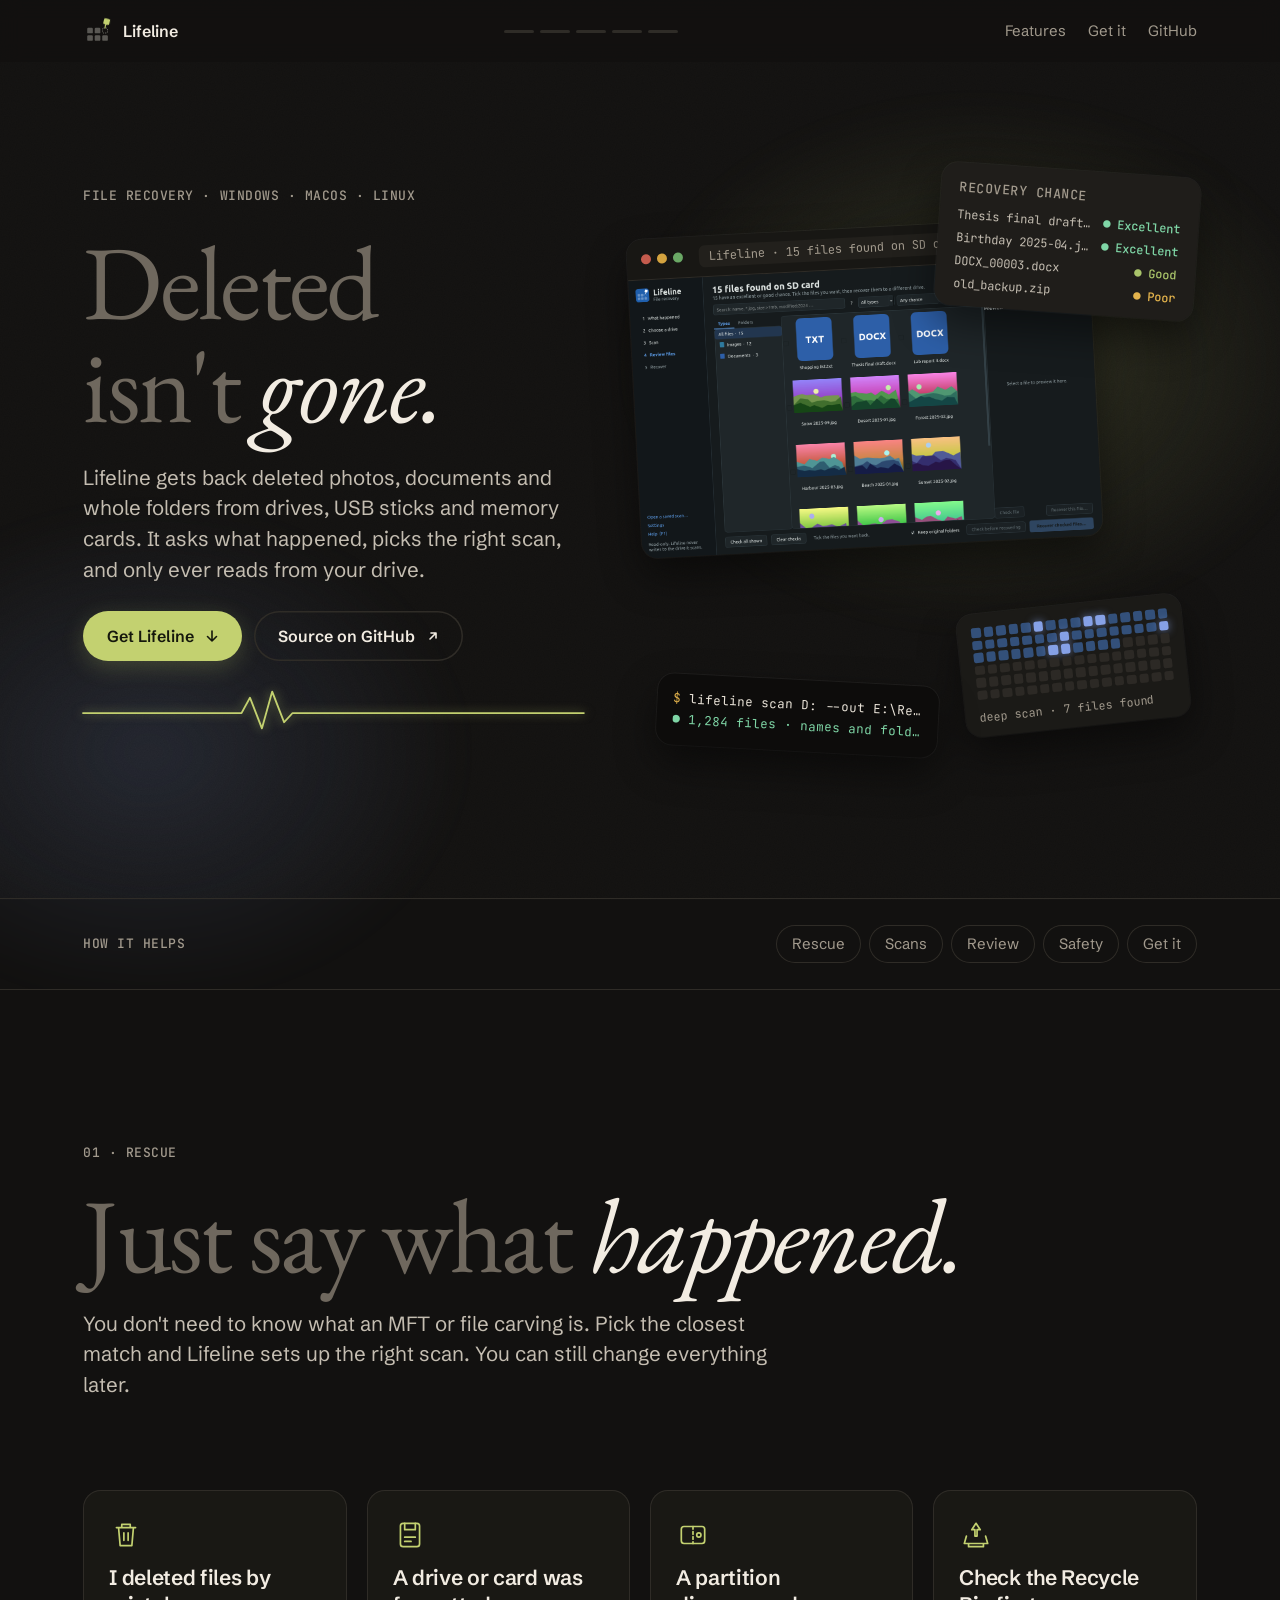
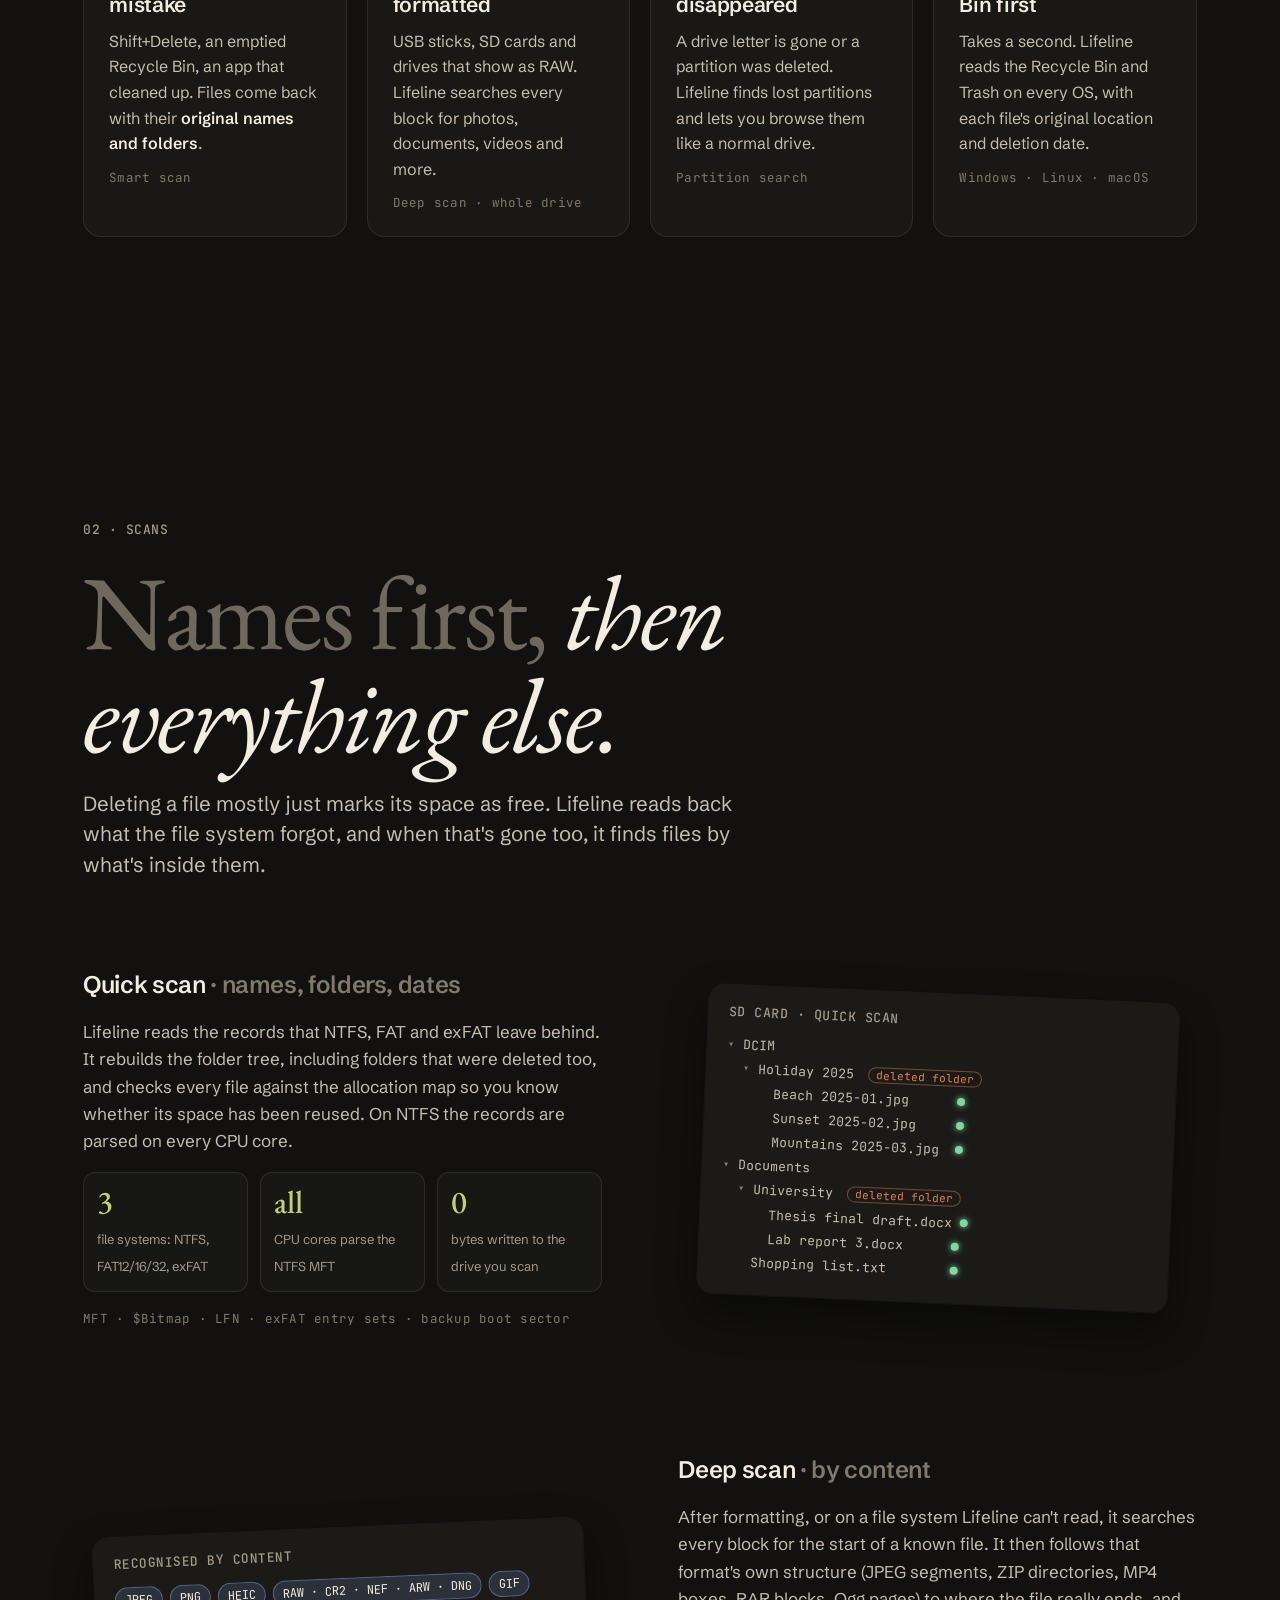
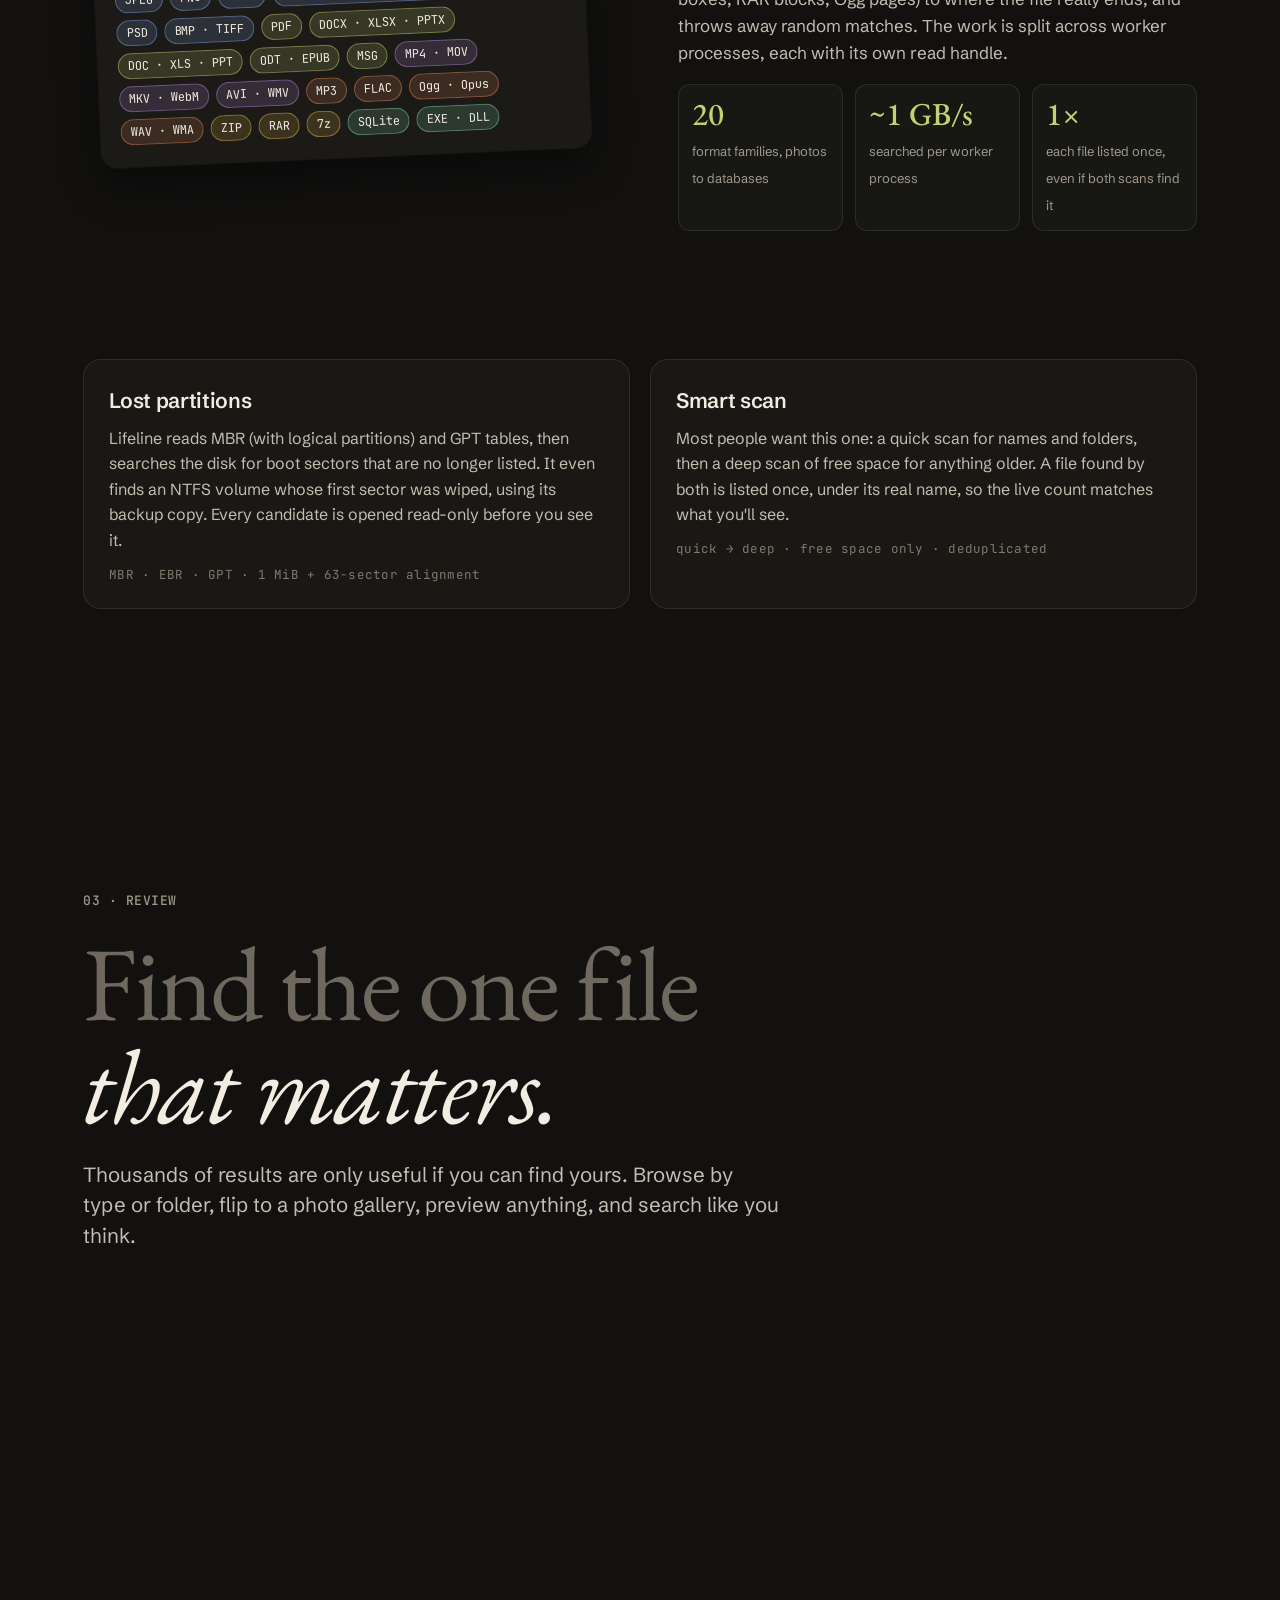
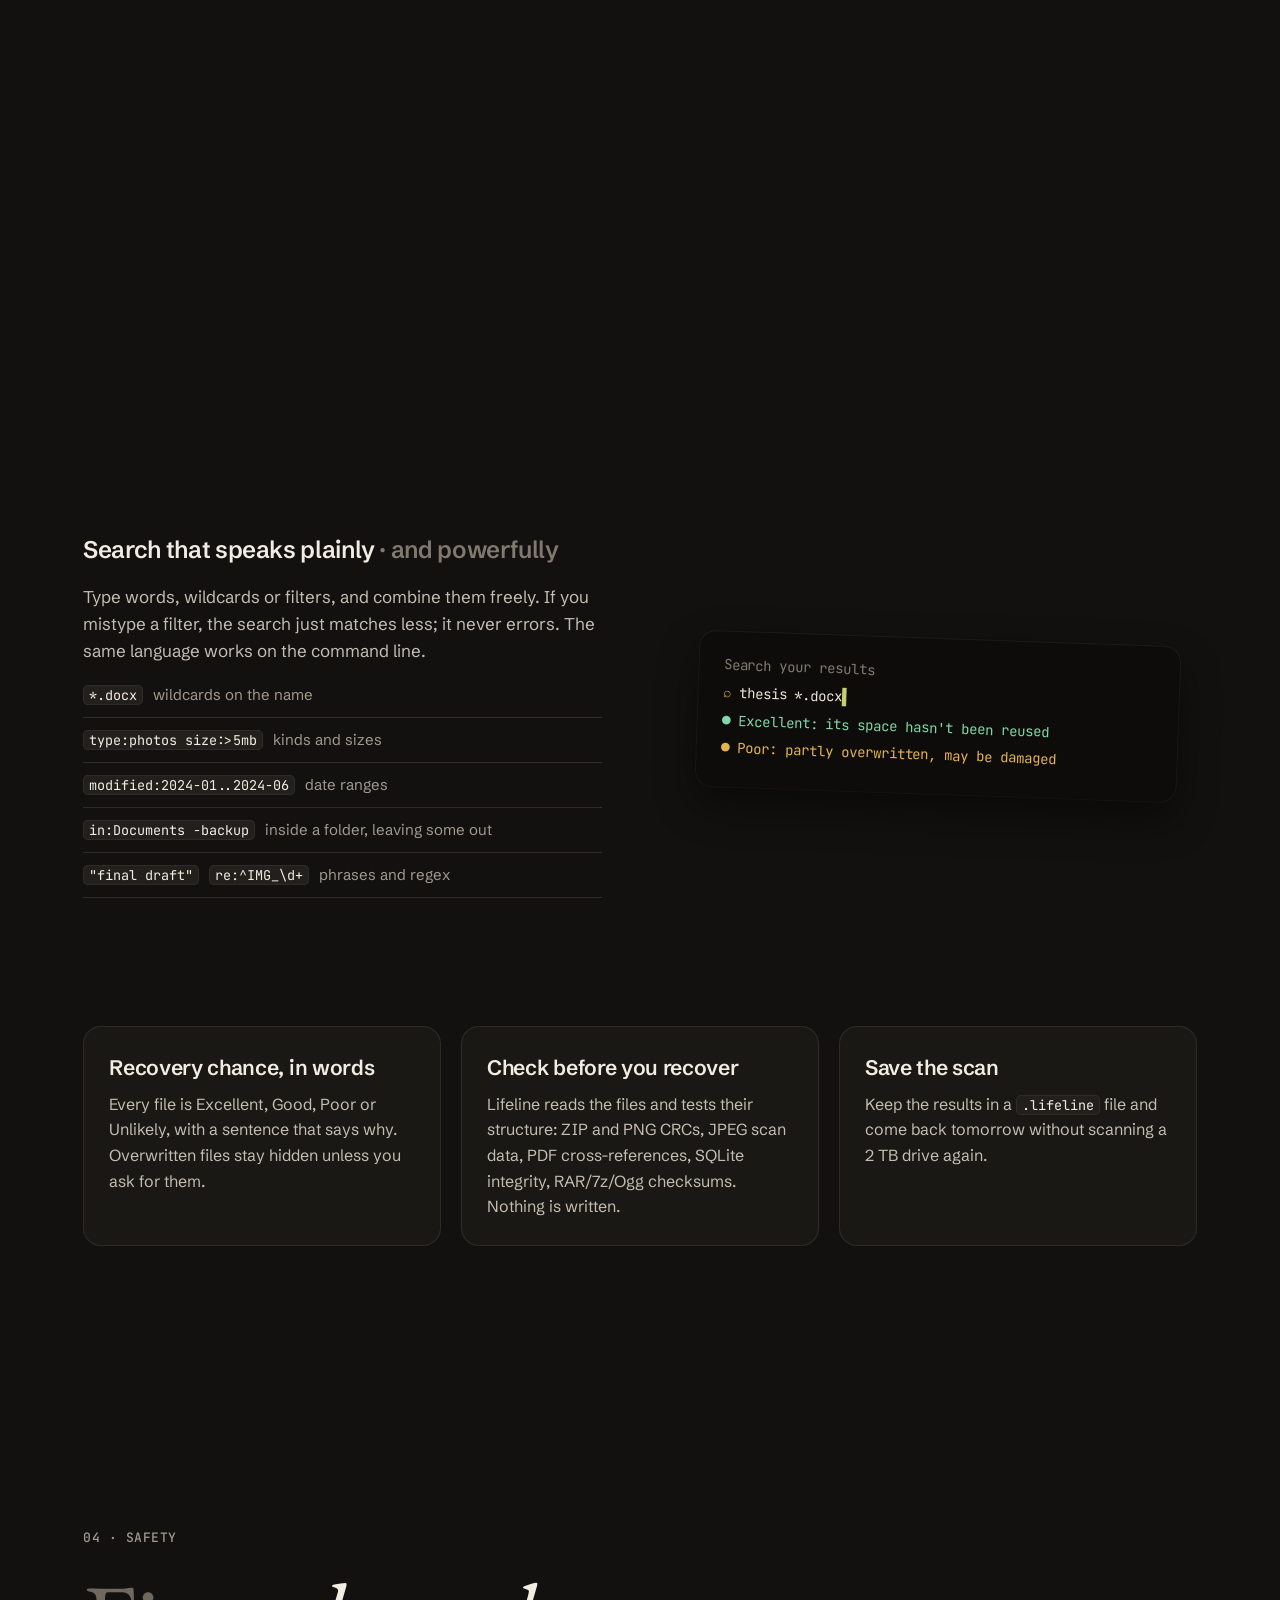
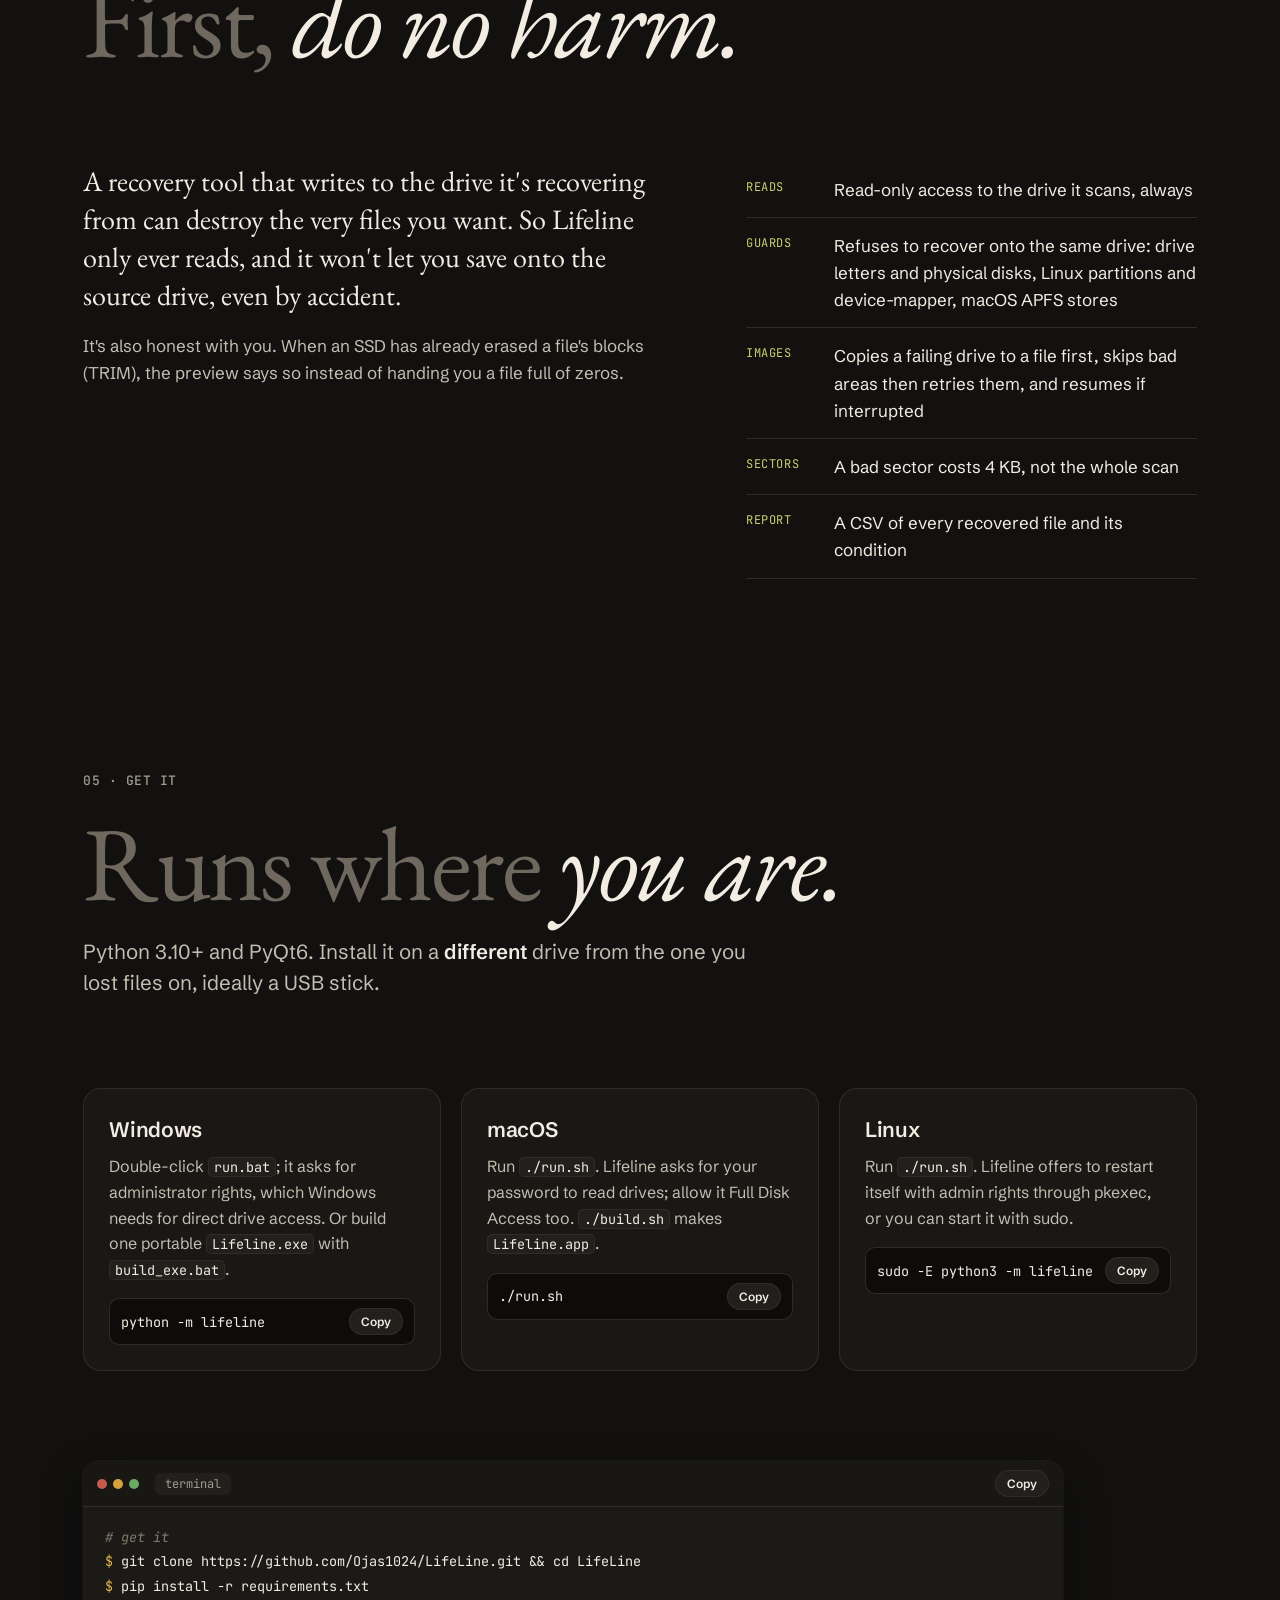
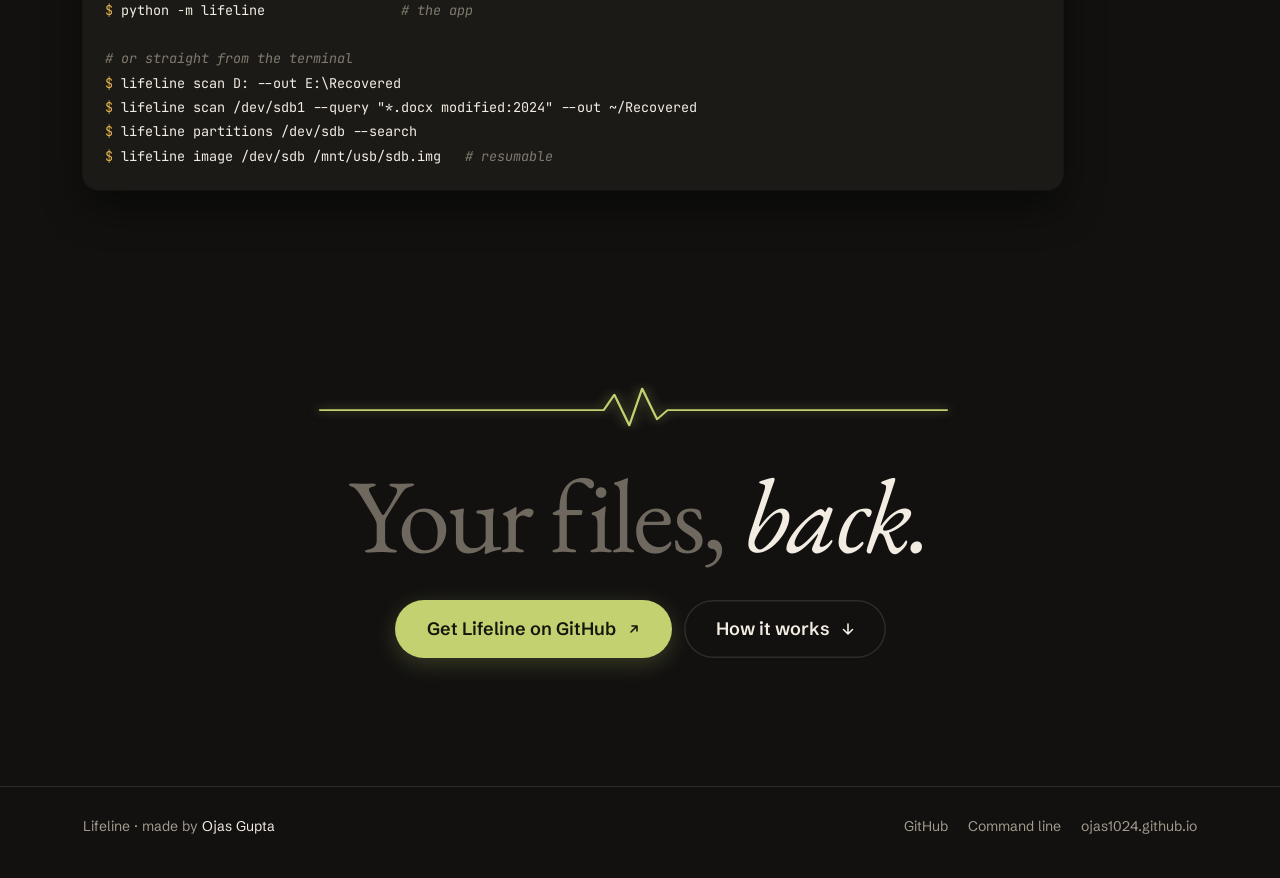
==== commit 3c2d8dfd: "Package for PyPI as lifeline-recovery; fix chance-card overflow in Chrome - pyproject: full metadata" ====
--- a/docs/index.html
+++ b/docs/index.html
@@ -13,7 +13,7 @@
 <link rel="preconnect" href="https://fonts.googleapis.com">
 <link rel="preconnect" href="https://fonts.gstatic.com" crossorigin>
 <link href="https://fonts.googleapis.com/css2?family=EB+Garamond:ital,wght@0,400..700;1,400..600&family=Schibsted+Grotesk:wght@400..800&family=JetBrains+Mono:wght@400;500&display=swap" rel="stylesheet">
-<link rel="stylesheet" href="style.css">
+<link rel="stylesheet" href="style.css?v=3">
 <script>document.documentElement.classList.add("js"); if (!matchMedia("(prefers-reduced-motion: reduce)").matches) document.documentElement.classList.add("motion");</script>
 </head>
 <body>
@@ -320,6 +320,6 @@
   <span>Lifeline · made by <a href="https://ojas1024.github.io/">Ojas Gupta</a></span>
   <nav><a href="https://github.com/Ojas1024/LifeLine">GitHub</a><a href="https://github.com/Ojas1024/LifeLine#command-line">Command line</a><a href="https://ojas1024.github.io/">ojas1024.github.io</a></nav>
 </footer>
-<script src="main.js"></script>
+<script src="main.js?v=3"></script>
 </body>
 </html>
--- a/docs/style.css
+++ b/docs/style.css
@@ -119,11 +119,11 @@
 .window { overflow: hidden; }
 .window img { display: block; width: 100%; height: auto; }
 .collage .window { left: 0; top: 10%; width: 82%; }
-.chance { right: 0; top: 0; width: 44%; padding: 16px 18px 14px; background: #1f1d1a; }
-.chance ul { display: grid; gap: 7px; margin-top: 10px; }
-.chance li { display: flex; justify-content: space-between; gap: 10px; font: 12.5px var(--mono); color: var(--body); }
-.chance li span { overflow: hidden; text-overflow: ellipsis; white-space: nowrap; }
-.chance b { font-weight: 500; white-space: nowrap; }
+.chance { right: 0; top: 0; width: 46%; padding: 16px 18px 14px; overflow: hidden; background: #1f1d1a; }
+.chance ul { display: grid; grid-template-columns: minmax(0, 1fr); gap: 7px; margin-top: 10px; min-width: 0; }
+.chance li { display: flex; align-items: baseline; gap: 10px; min-width: 0; font: 12px var(--mono); color: var(--body); }
+.chance li span { flex: 1 1 auto; min-width: 0; overflow: hidden; text-overflow: ellipsis; white-space: nowrap; }
+.chance b { flex: none; font-weight: 500; white-space: nowrap; }
 .chance b::before { content: "● "; }
 .chance .ok { color: var(--mint); } .chance .good { color: #a9c46a; } .chance .poor { color: var(--mustard); }
 .map { right: 2%; bottom: 4%; width: 40%; padding: 14px 14px 12px; }
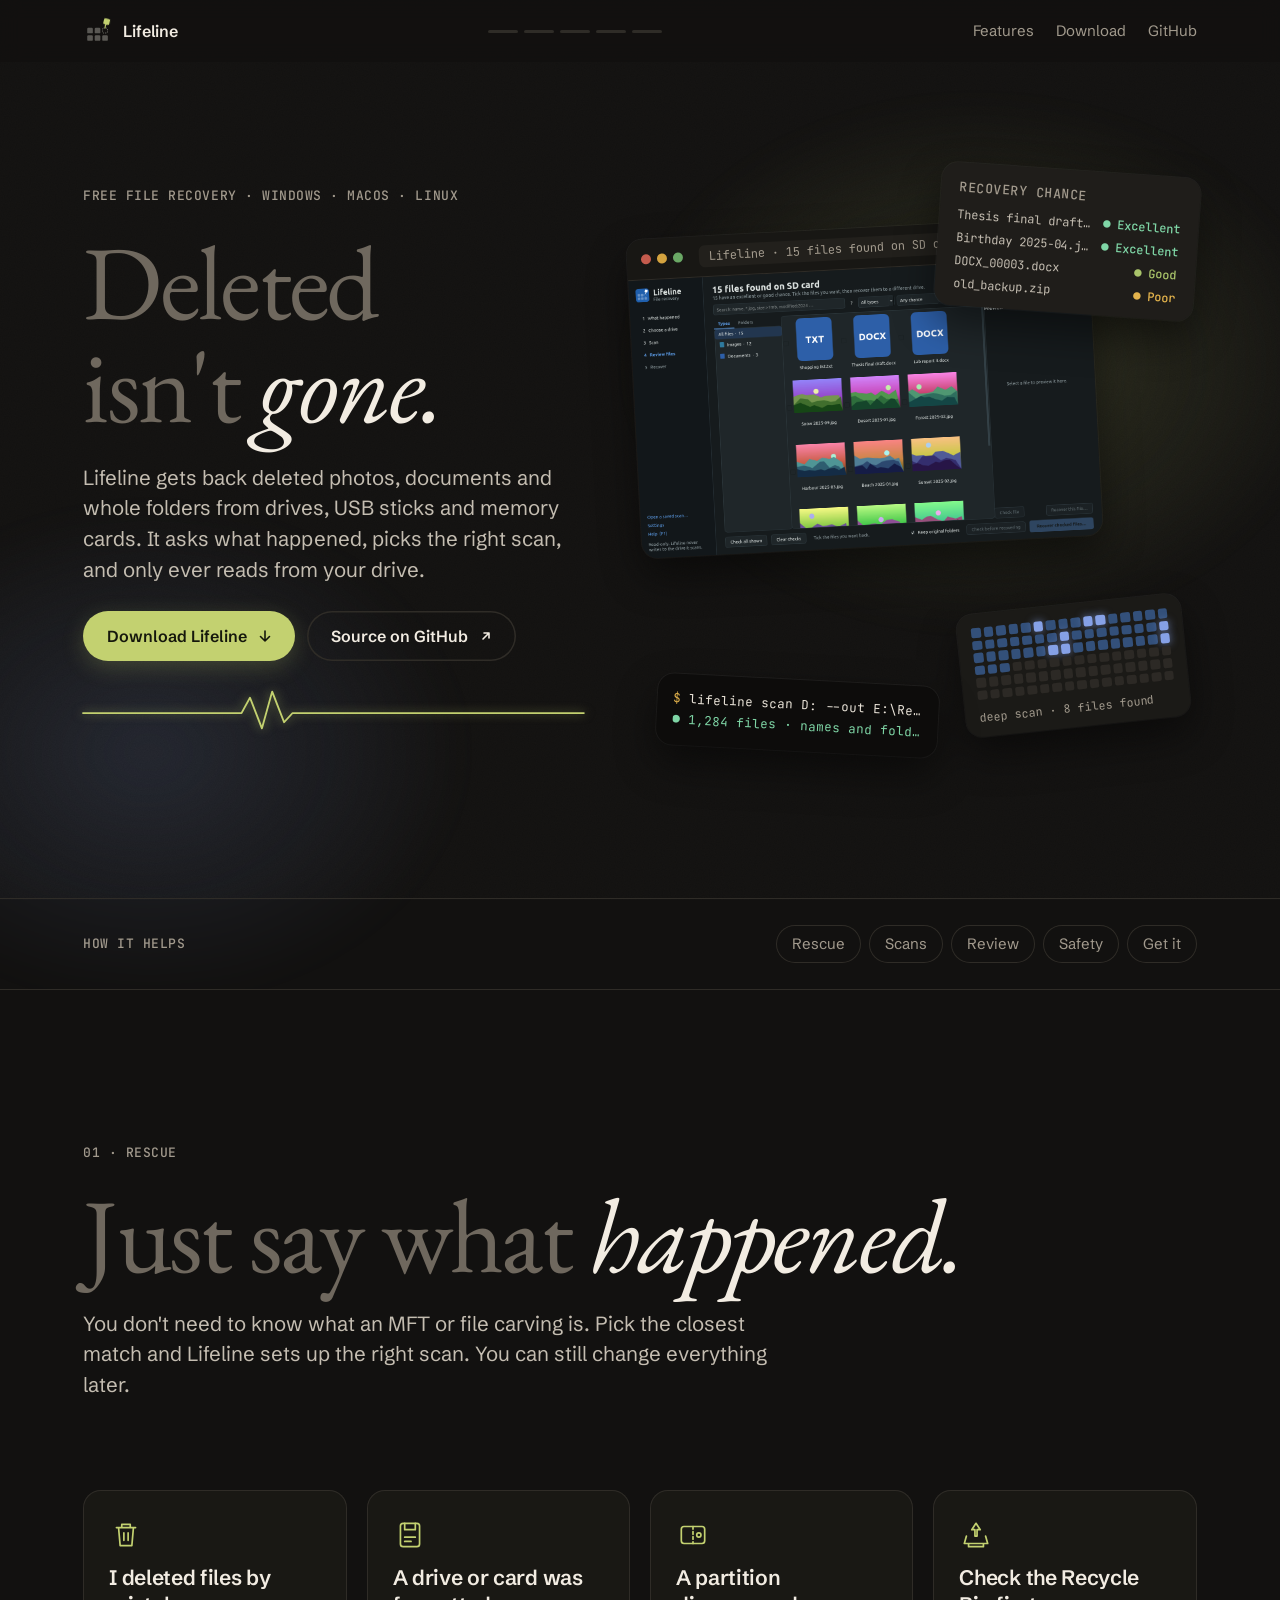
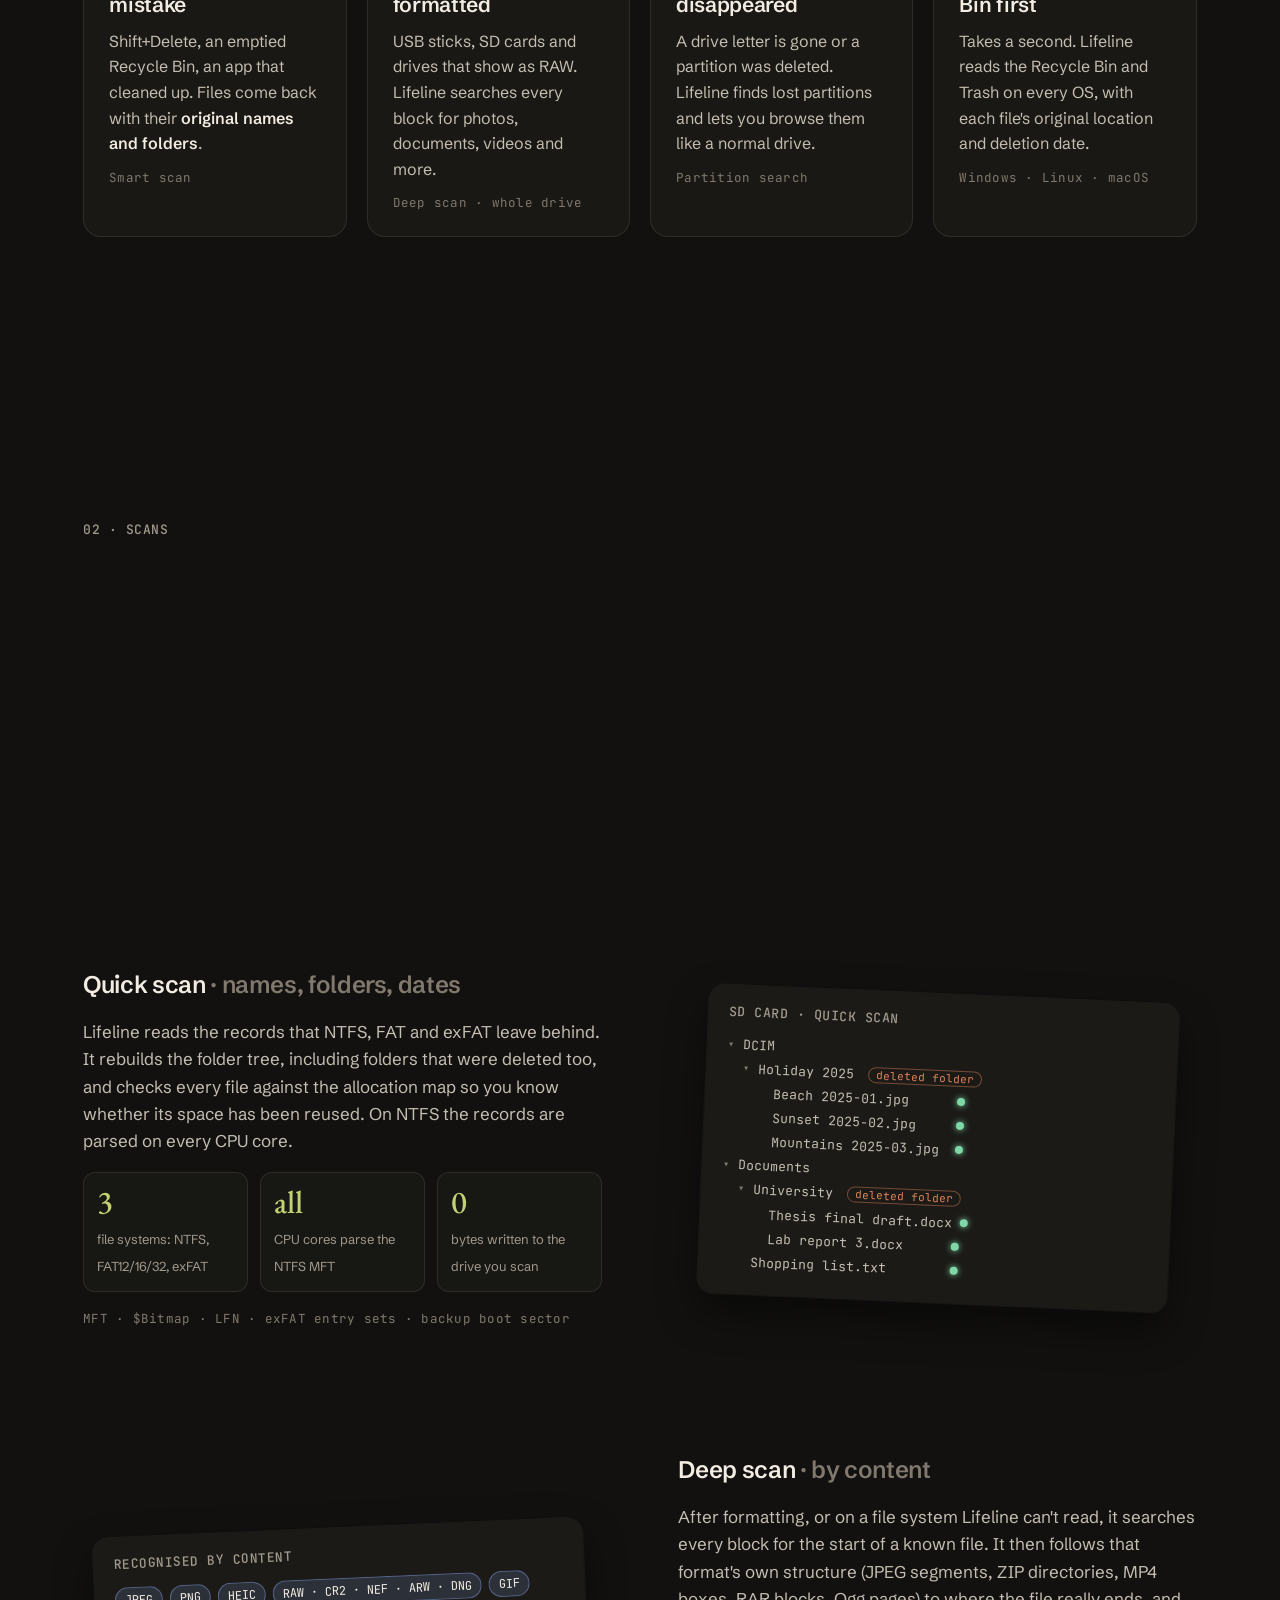
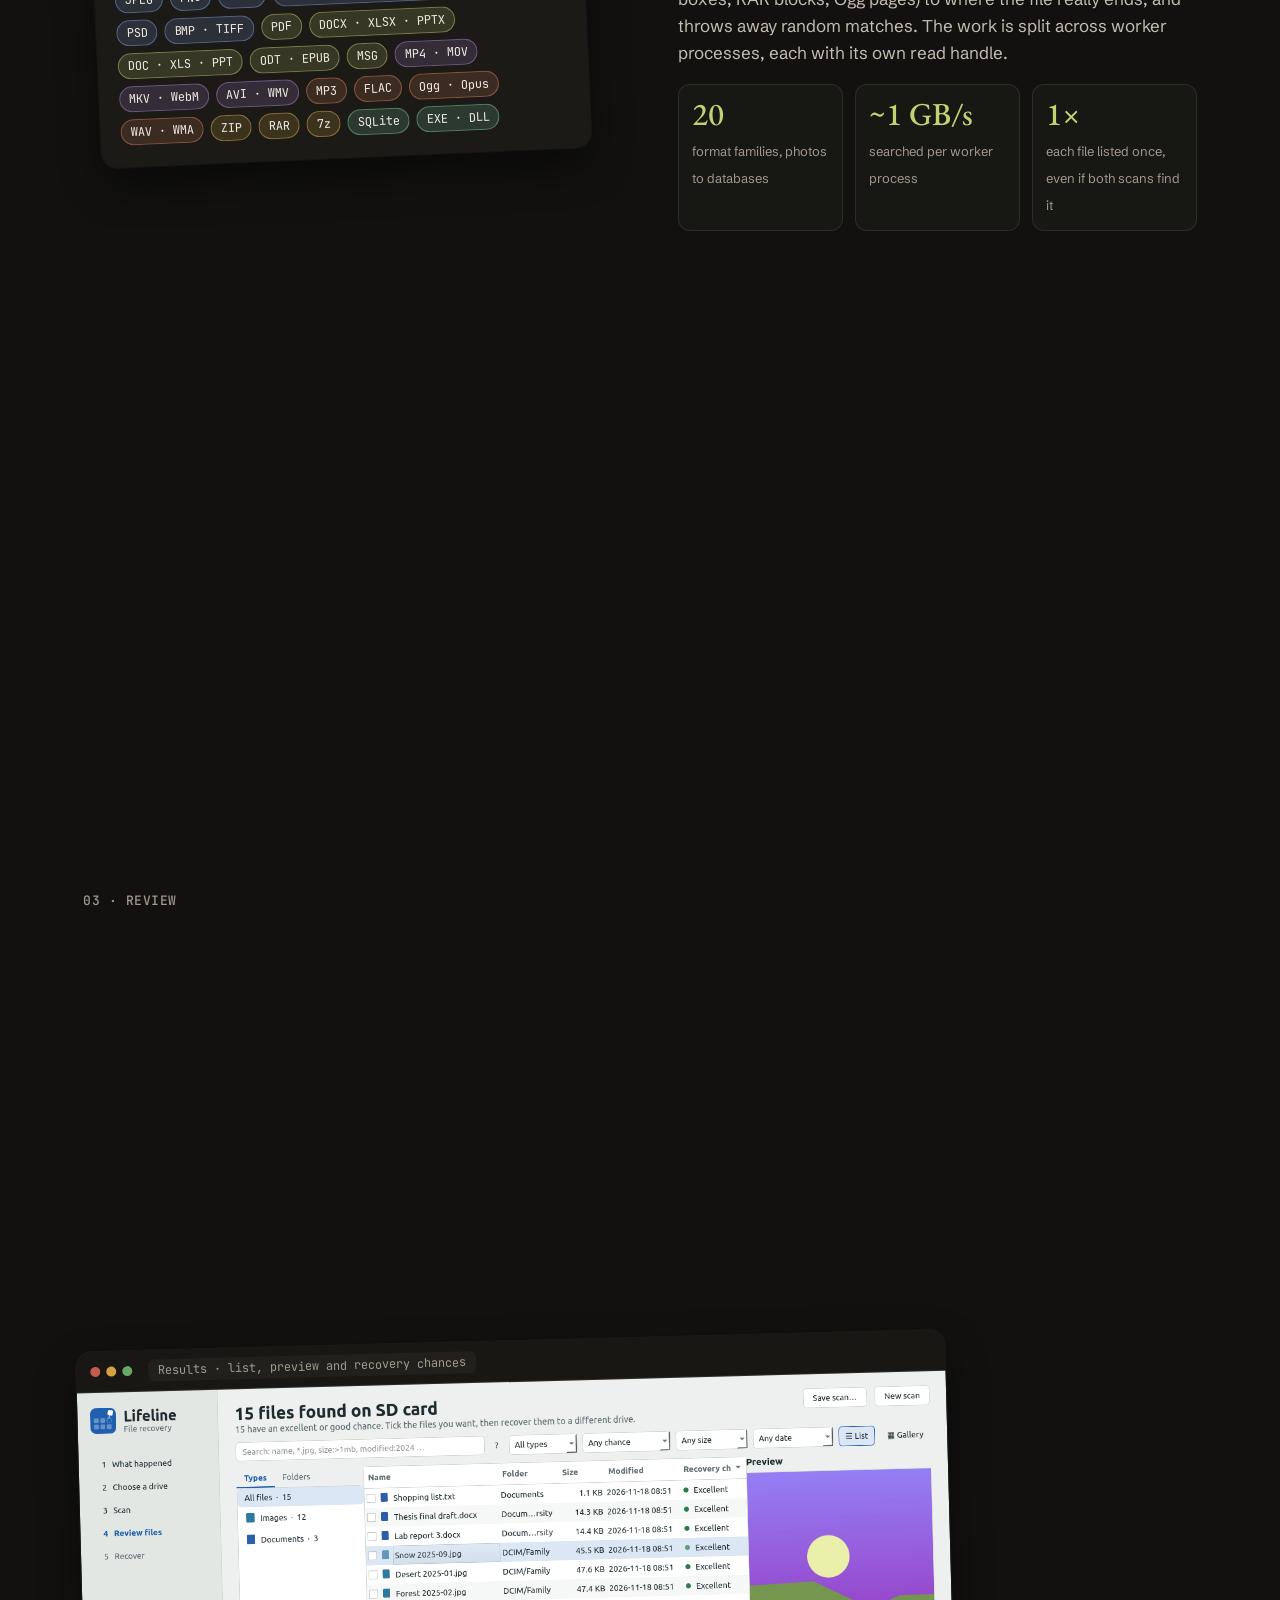
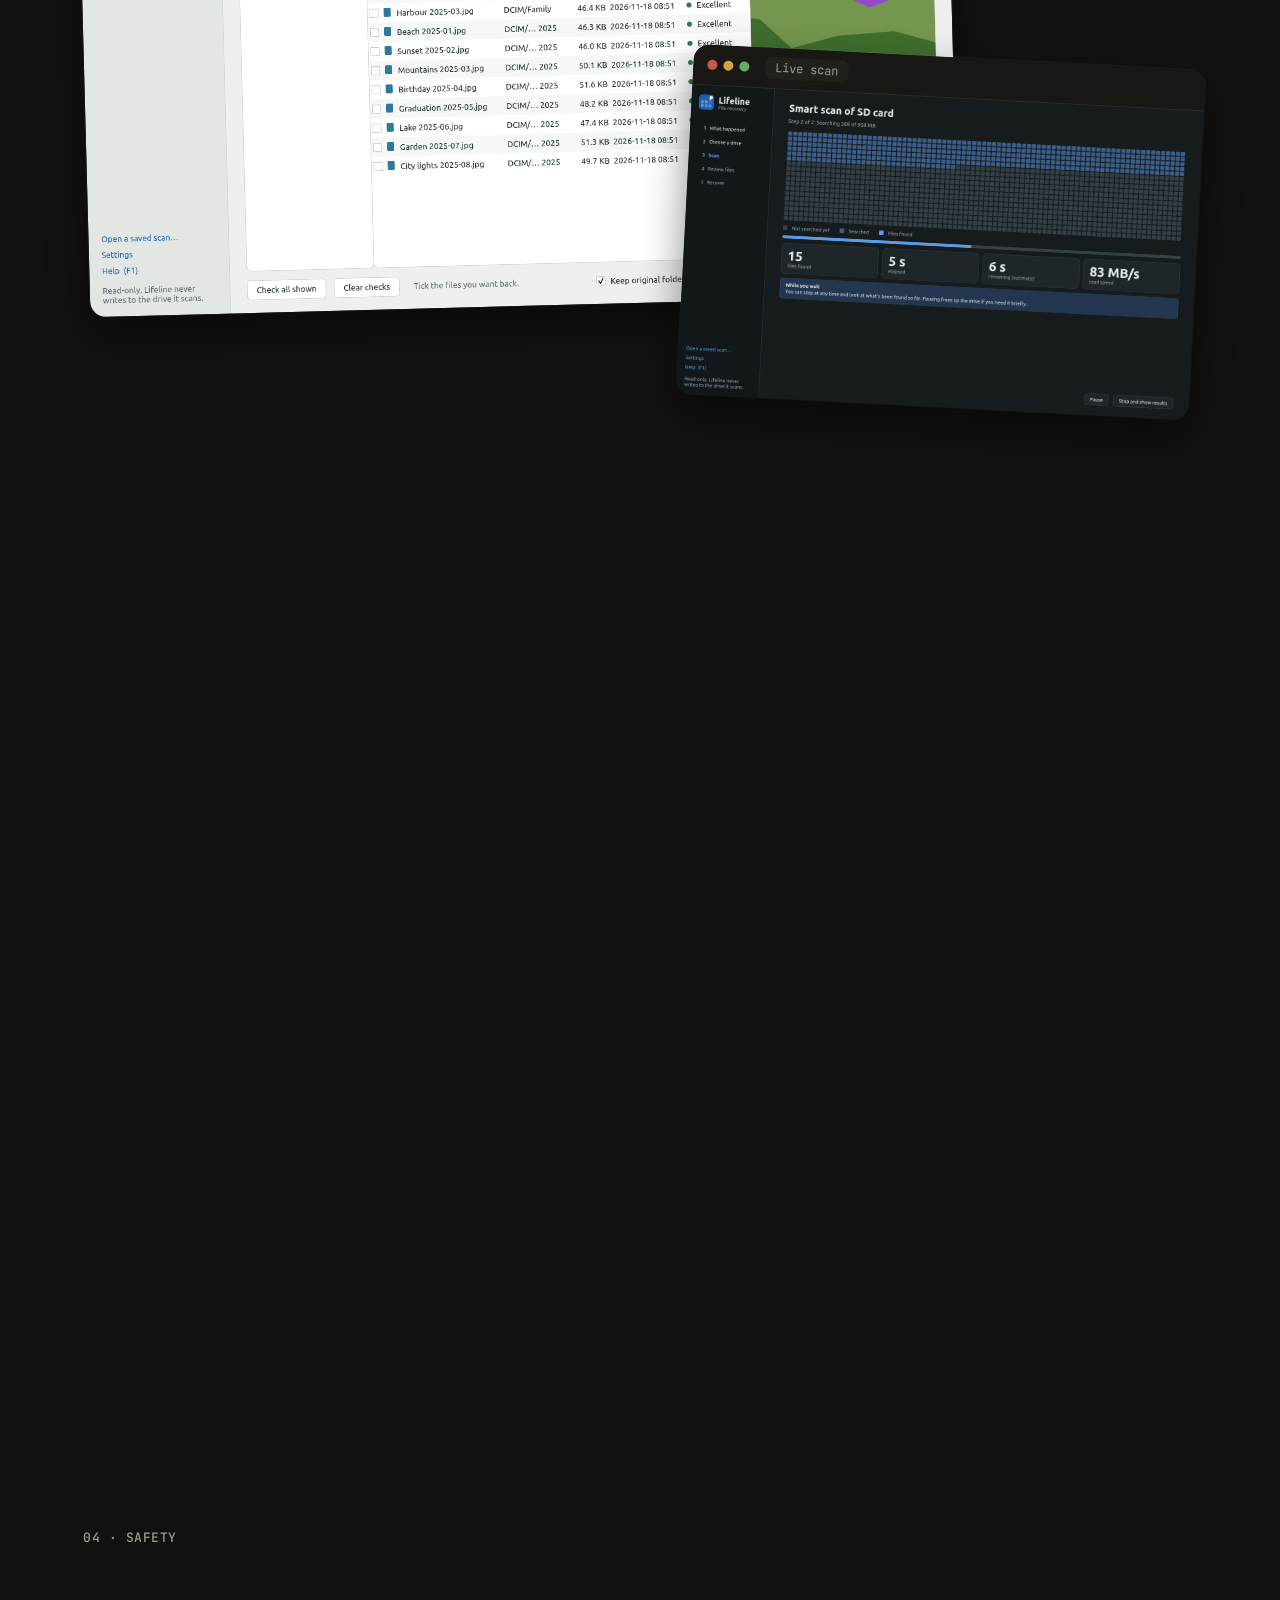
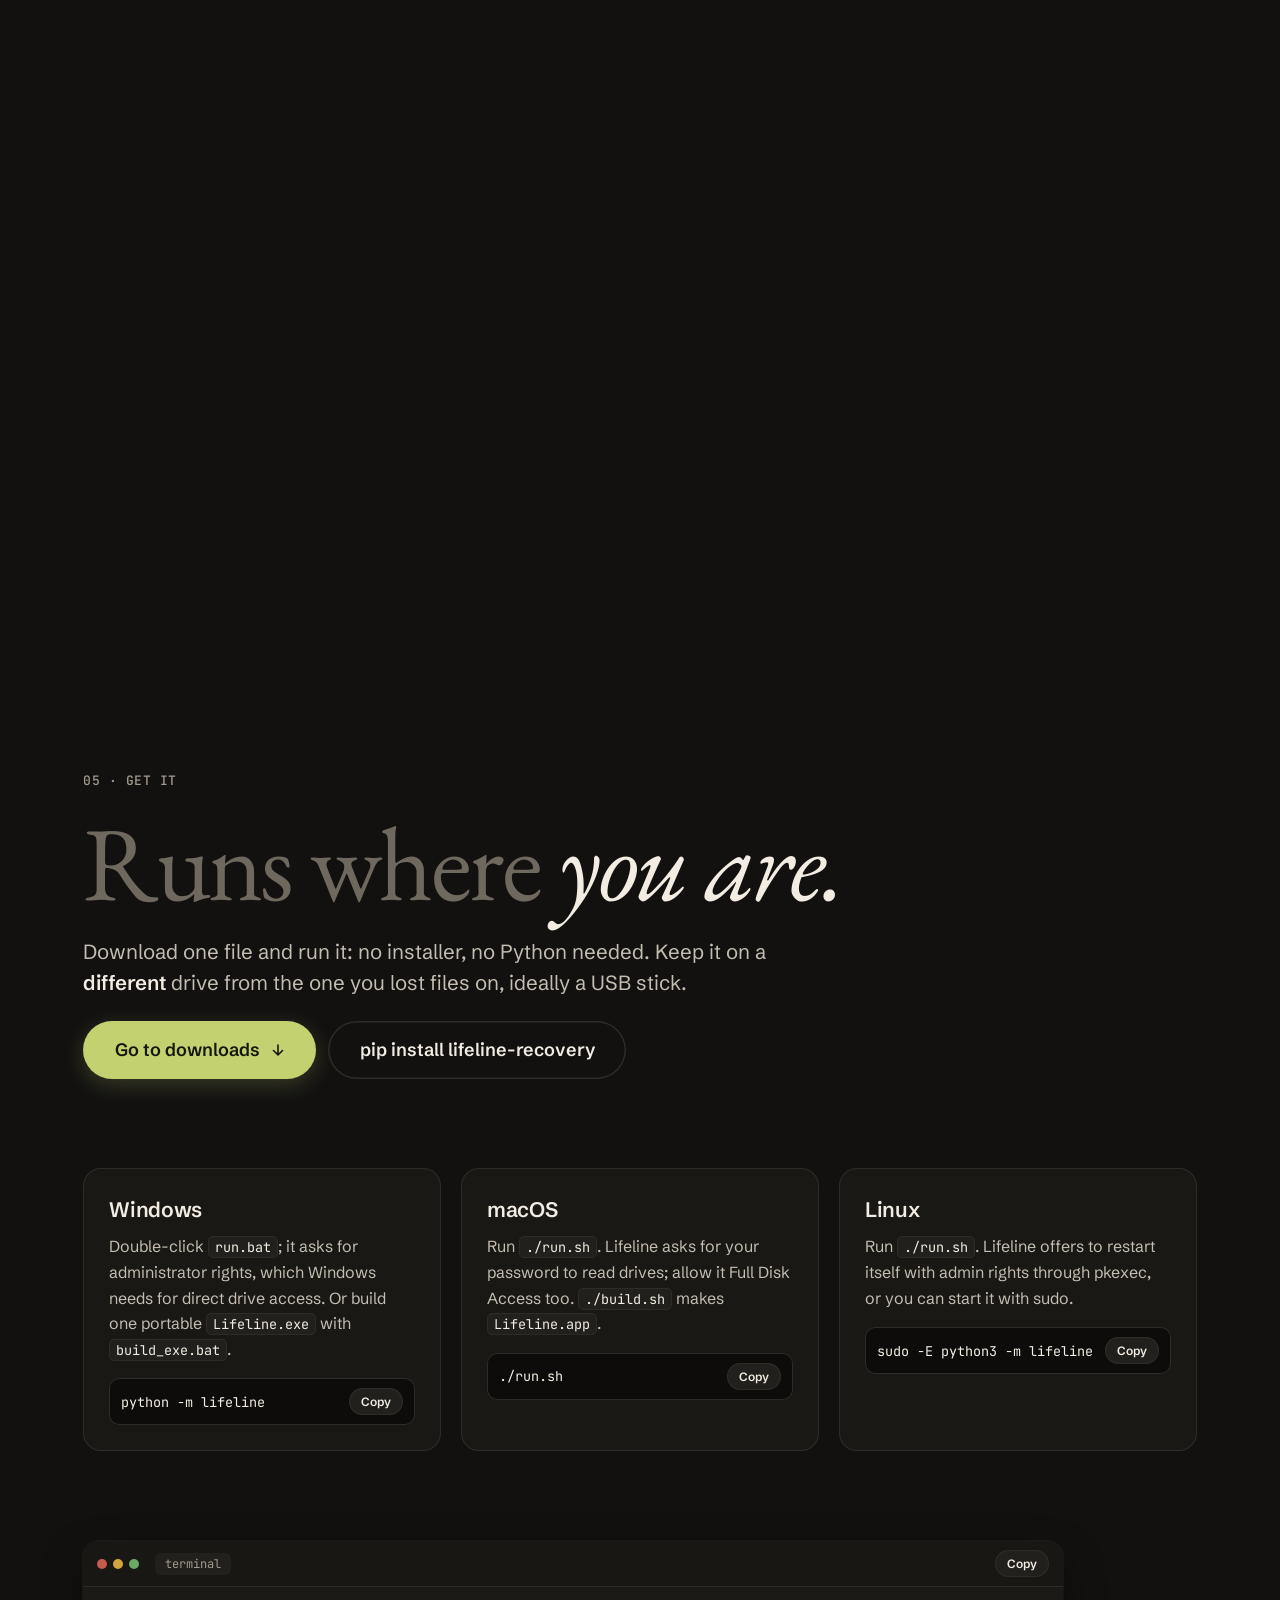
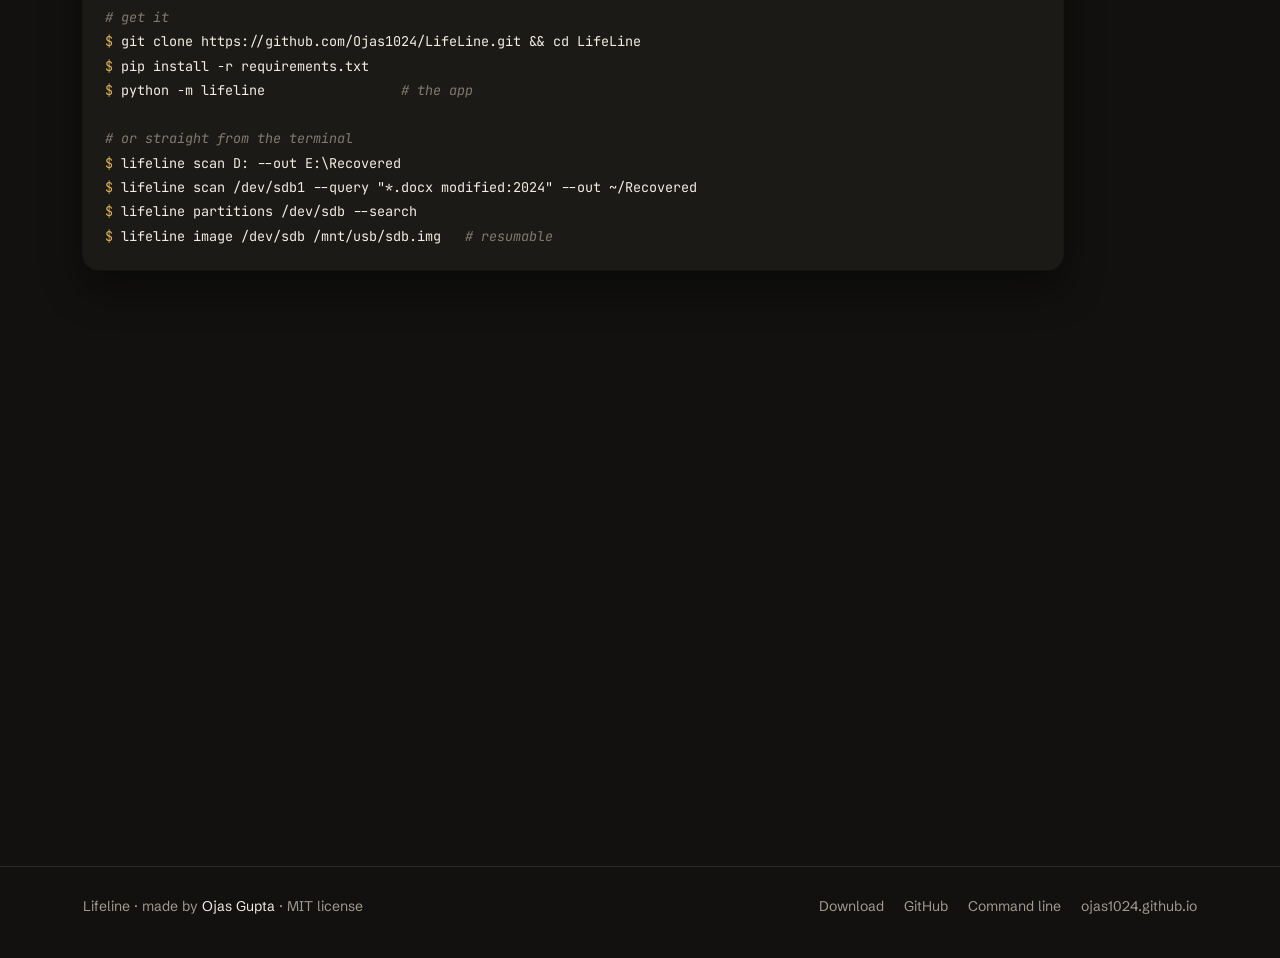
==== commit 822a9575: "2.0.1: MIT license, downloadable binaries, download page - LICENSE (MIT) and license metadata for Py" ====
--- a/docs/index.html
+++ b/docs/index.html
@@ -13,7 +13,7 @@
 <link rel="preconnect" href="https://fonts.googleapis.com">
 <link rel="preconnect" href="https://fonts.gstatic.com" crossorigin>
 <link href="https://fonts.googleapis.com/css2?family=EB+Garamond:ital,wght@0,400..700;1,400..600&family=Schibsted+Grotesk:wght@400..800&family=JetBrains+Mono:wght@400;500&display=swap" rel="stylesheet">
-<link rel="stylesheet" href="style.css?v=3">
+<link rel="stylesheet" href="style.css?v=5">
 <script>document.documentElement.classList.add("js"); if (!matchMedia("(prefers-reduced-motion: reduce)").matches) document.documentElement.classList.add("motion");</script>
 </head>
 <body>
@@ -35,7 +35,7 @@
     <a href="#rescue" data-s="rescue" title="Rescue"></a><a href="#scans" data-s="scans" title="Scans"></a><a href="#review" data-s="review" title="Review"></a><a href="#safety" data-s="safety" title="Safety"></a><a href="#get" data-s="get" title="Get it"></a>
   </nav>
   <nav class="links" aria-label="Main">
-    <a href="#scans">Features</a><a href="#get">Get it</a><a href="https://github.com/Ojas1024/LifeLine">GitHub</a>
+    <a href="#scans">Features</a><a href="download.html">Download</a><a href="https://github.com/Ojas1024/LifeLine">GitHub</a>
   </nav>
 </header>
 
@@ -43,11 +43,11 @@
 <!-- ───────────── hero ───────────── -->
 <section class="hero" id="top" data-wash="hero">
   <div class="hero-copy">
-    <p class="eyebrow reveal">File recovery · Windows · macOS · Linux</p>
+    <p class="eyebrow reveal">Free file recovery · Windows · macOS · Linux</p>
     <h1 class="display reveal"><span class="grey">Deleted</span><br><span class="grey">isn't</span> <em>gone.</em></h1>
     <p class="lede reveal">Lifeline gets back deleted photos, documents and whole folders from drives, USB sticks and memory cards. It asks what happened, picks the right scan, and only ever reads from your drive.</p>
     <div class="cta reveal">
-      <a class="button" href="#get">Get Lifeline <svg viewBox="0 0 16 16"><path d="M8 3v10M3.5 8.5 8 13l4.5-4.5"/></svg></a>
+      <a class="button" href="download.html">Download Lifeline <svg viewBox="0 0 16 16"><path d="M8 3v10M3.5 8.5 8 13l4.5-4.5"/></svg></a>
       <a class="button ghost" href="https://github.com/Ojas1024/LifeLine">Source on GitHub <svg viewBox="0 0 16 16"><path d="M5 11 11 5M6 5h5v5"/></svg></a>
     </div>
     <svg class="pulse reveal" viewBox="0 0 600 60" aria-hidden="true" preserveAspectRatio="none"><path d="M0 34 H170 L186 34 L196 14 L210 54 L222 6 L236 46 L246 34 H600"/></svg>
@@ -267,7 +267,8 @@
   <div class="chapter-head">
     <p class="num">05 · Get it</p>
     <h2 class="display reveal"><span class="grey">Runs where</span> <em>you are.</em></h2>
-    <p class="sub reveal">Python 3.10+ and PyQt6. Install it on a <b>different</b> drive from the one you lost files on, ideally a USB stick.</p>
+    <p class="sub reveal">Download one file and run it: no installer, no Python needed. Keep it on a <b>different</b> drive from the one you lost files on, ideally a USB stick.</p>
+    <div class="cta reveal"><a class="button large" href="download.html">Go to downloads <svg viewBox="0 0 16 16"><path d="M8 3v10M3.5 8.5 8 13l4.5-4.5"/></svg></a><a class="button ghost large" href="https://pypi.org/project/lifeline-recovery/">pip install lifeline-recovery</a></div>
   </div>
   <div class="grid three">
     <div class="tile os reveal">
@@ -310,16 +311,16 @@
   <svg class="pulse wide reveal" viewBox="0 0 600 60" aria-hidden="true" preserveAspectRatio="none"><path d="M0 34 H250 L266 34 L276 14 L290 54 L302 6 L316 46 L326 34 H600"/></svg>
   <h2 class="display reveal"><span class="grey">Your files,</span> <em>back.</em></h2>
   <div class="cta center reveal">
-    <a class="button large" href="https://github.com/Ojas1024/LifeLine">Get Lifeline on GitHub <svg viewBox="0 0 16 16"><path d="M5 11 11 5M6 5h5v5"/></svg></a>
+    <a class="button large" href="download.html">Download Lifeline <svg viewBox="0 0 16 16"><path d="M8 3v10M3.5 8.5 8 13l4.5-4.5"/></svg></a>
     <a class="button ghost large" href="#rescue">How it works <svg viewBox="0 0 16 16"><path d="M8 3v10M3.5 8.5 8 13l4.5-4.5"/></svg></a>
   </div>
 </section>
 </main>
 
 <footer class="footer">
-  <span>Lifeline · made by <a href="https://ojas1024.github.io/">Ojas Gupta</a></span>
-  <nav><a href="https://github.com/Ojas1024/LifeLine">GitHub</a><a href="https://github.com/Ojas1024/LifeLine#command-line">Command line</a><a href="https://ojas1024.github.io/">ojas1024.github.io</a></nav>
+  <span>Lifeline · made by <a href="https://ojas1024.github.io/">Ojas Gupta</a> · MIT license</span>
+  <nav><a href="download.html">Download</a><a href="https://github.com/Ojas1024/LifeLine">GitHub</a><a href="https://github.com/Ojas1024/LifeLine#command-line">Command line</a><a href="https://ojas1024.github.io/">ojas1024.github.io</a></nav>
 </footer>
-<script src="main.js?v=3"></script>
+<script src="main.js?v=4"></script>
 </body>
 </html>
--- a/docs/style.css
+++ b/docs/style.css
@@ -25,7 +25,7 @@
 h1, h2, h3, p, ul, figure, pre { margin: 0; padding: 0; }
 ul { list-style: none; }
 b { color: var(--ink); font-weight: 600; }
-code { font: 13.5px var(--mono); color: var(--ink); background: var(--lift2); padding: 1px 6px; border-radius: 5px; box-shadow: inset 0 0 0 1px var(--rule); }
+code { font: 13.5px var(--mono); color: var(--ink); background: var(--lift2); padding: 1px 6px; border-radius: 5px; border: 1px solid var(--rule); -webkit-box-decoration-break: clone; box-decoration-break: clone; }
 ::selection { background: color-mix(in srgb, var(--accent) 30%, transparent); }
 :focus-visible { outline: 2px solid var(--accent); outline-offset: 4px; border-radius: 6px; }
 .skip { position: fixed; top: -80px; left: 20px; z-index: 50; background: var(--lift); color: var(--ink); padding: 10px 14px; border-radius: 8px; }
@@ -200,7 +200,7 @@
 .tile:hover .glyph { animation: nudge .7s var(--spring); }
 @keyframes nudge { 40% { translate: 0 -4px; rotate: -6deg; } }
 .os .cmd { display: flex; align-items: center; justify-content: space-between; gap: 10px; margin-top: 4px; padding: 10px 12px; border-radius: 10px; background: #0d0c0b; box-shadow: inset 0 0 0 1px var(--rule); }
-.os .cmd code { background: none; box-shadow: none; padding: 0; overflow-x: auto; white-space: nowrap; }
+.os .cmd code { background: none; border: 0; padding: 0; overflow-x: auto; white-space: nowrap; }
 button[data-copy] { font: 600 12px var(--sans); color: var(--ink); background: var(--lift2); border: 0; border-radius: 999px; padding: 6px 12px; cursor: pointer; box-shadow: inset 0 0 0 1px var(--rule); transition: background .2s, color .2s; flex: none; }
 button[data-copy]:hover { background: var(--accent); color: #15170c; }
 button[data-copy].done { background: var(--mint); color: #0c1a12; }
@@ -239,3 +239,33 @@
   .facts { grid-template-columns: 1fr; }
   .list li { grid-template-columns: 1fr; gap: 2px; }
 }
+
+/* ── download page ── */
+.links a[aria-current="page"] { color: var(--ink); }
+.dl-hero { display: grid; gap: 24px; padding: clamp(48px, 8vw, 110px) var(--gutter) 30px; max-width: 1200px; }
+.primary-note { font: 13px var(--mono); color: var(--muted); }
+.dl-list { padding-top: 40px; }
+.dl-grid { display: grid; grid-template-columns: repeat(auto-fit, minmax(min(100%, 460px), 1fr)); gap: 20px; margin-bottom: 40px; }
+.dl-card { display: grid; gap: 18px; align-content: start; padding: 28px 26px; border-radius: 18px; background: color-mix(in srgb, var(--lift) 86%, transparent);
+  box-shadow: inset 0 0 0 1px var(--rule); transition: box-shadow .4s, translate .5s var(--spring); }
+.dl-card:hover { translate: 0 -4px; box-shadow: var(--shadow-lift); }
+.dl-card.yours { box-shadow: inset 0 0 0 1.5px var(--accent), 0 0 40px color-mix(in srgb, var(--accent) 10%, transparent); }
+.dl-card.yours::before { content: "Your system"; justify-self: start; font: 600 11px var(--mono); letter-spacing: .05em; text-transform: uppercase; color: #15170c; background: var(--accent); padding: 3px 10px; border-radius: 999px; }
+.dl-head { display: flex; align-items: center; gap: 16px; }
+.dl-head h2 { font: 600 24px/1.2 var(--sans); color: var(--ink); letter-spacing: -.015em; }
+.os-glyph { width: 40px; height: 40px; flex: none; fill: var(--ink); opacity: .9; }
+.os-glyph circle { fill: var(--paper); }
+.dl-card .button { justify-self: start; max-width: 100%; overflow-wrap: anywhere; }
+.dl-card .button .size { font-weight: 500; opacity: .75; }
+.steps { display: grid; gap: 10px; padding-left: 22px; list-style: decimal; color: var(--body); font-size: 15.5px; }
+.steps li::marker { color: var(--accent); font: 600 14px var(--mono); }
+.steps i { color: var(--ink); font-style: italic; }
+.dl-card .cmd, .steps .cmd { display: flex; align-items: center; justify-content: space-between; gap: 10px; margin-top: 8px; padding: 10px 12px; border-radius: 10px; background: #0d0c0b; box-shadow: inset 0 0 0 1px var(--rule); }
+.dl-card .cmd code, .os .cmd code { min-width: 0; }
+.dl-card .cmd code { background: none; border: 0; padding: 0; overflow-x: auto; white-space: nowrap; }
+.cli-note { font-size: 14px; color: var(--muted); }
+.cli-note code { overflow-wrap: anywhere; }
+.dl-extra { display: grid; grid-template-columns: repeat(auto-fit, minmax(280px, 1fr)); gap: 20px; margin-bottom: 60px; }
+.dl-extra .stack { line-height: 2; }
+.dl-extra .stack code { font-size: 12px; overflow-wrap: anywhere; }
+@media (max-width: 600px) { .dl-grid { grid-template-columns: 1fr; } }
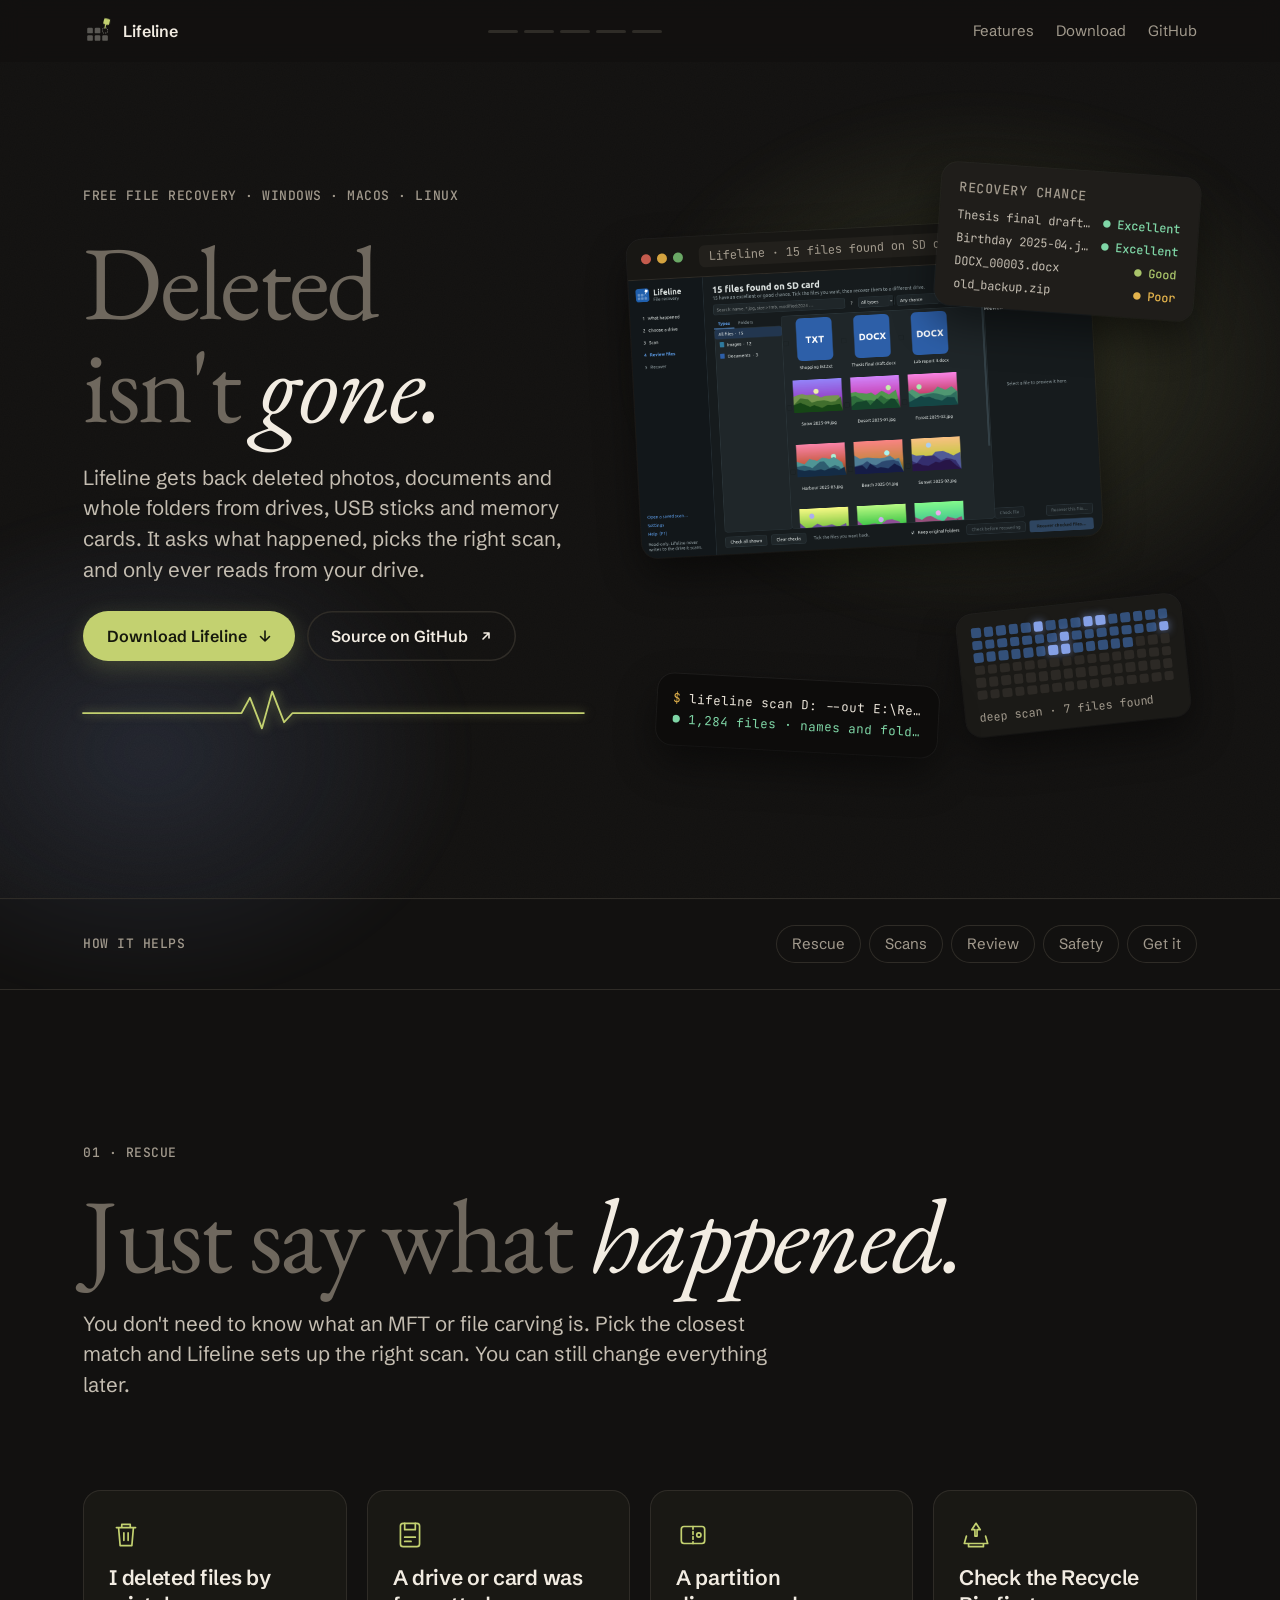
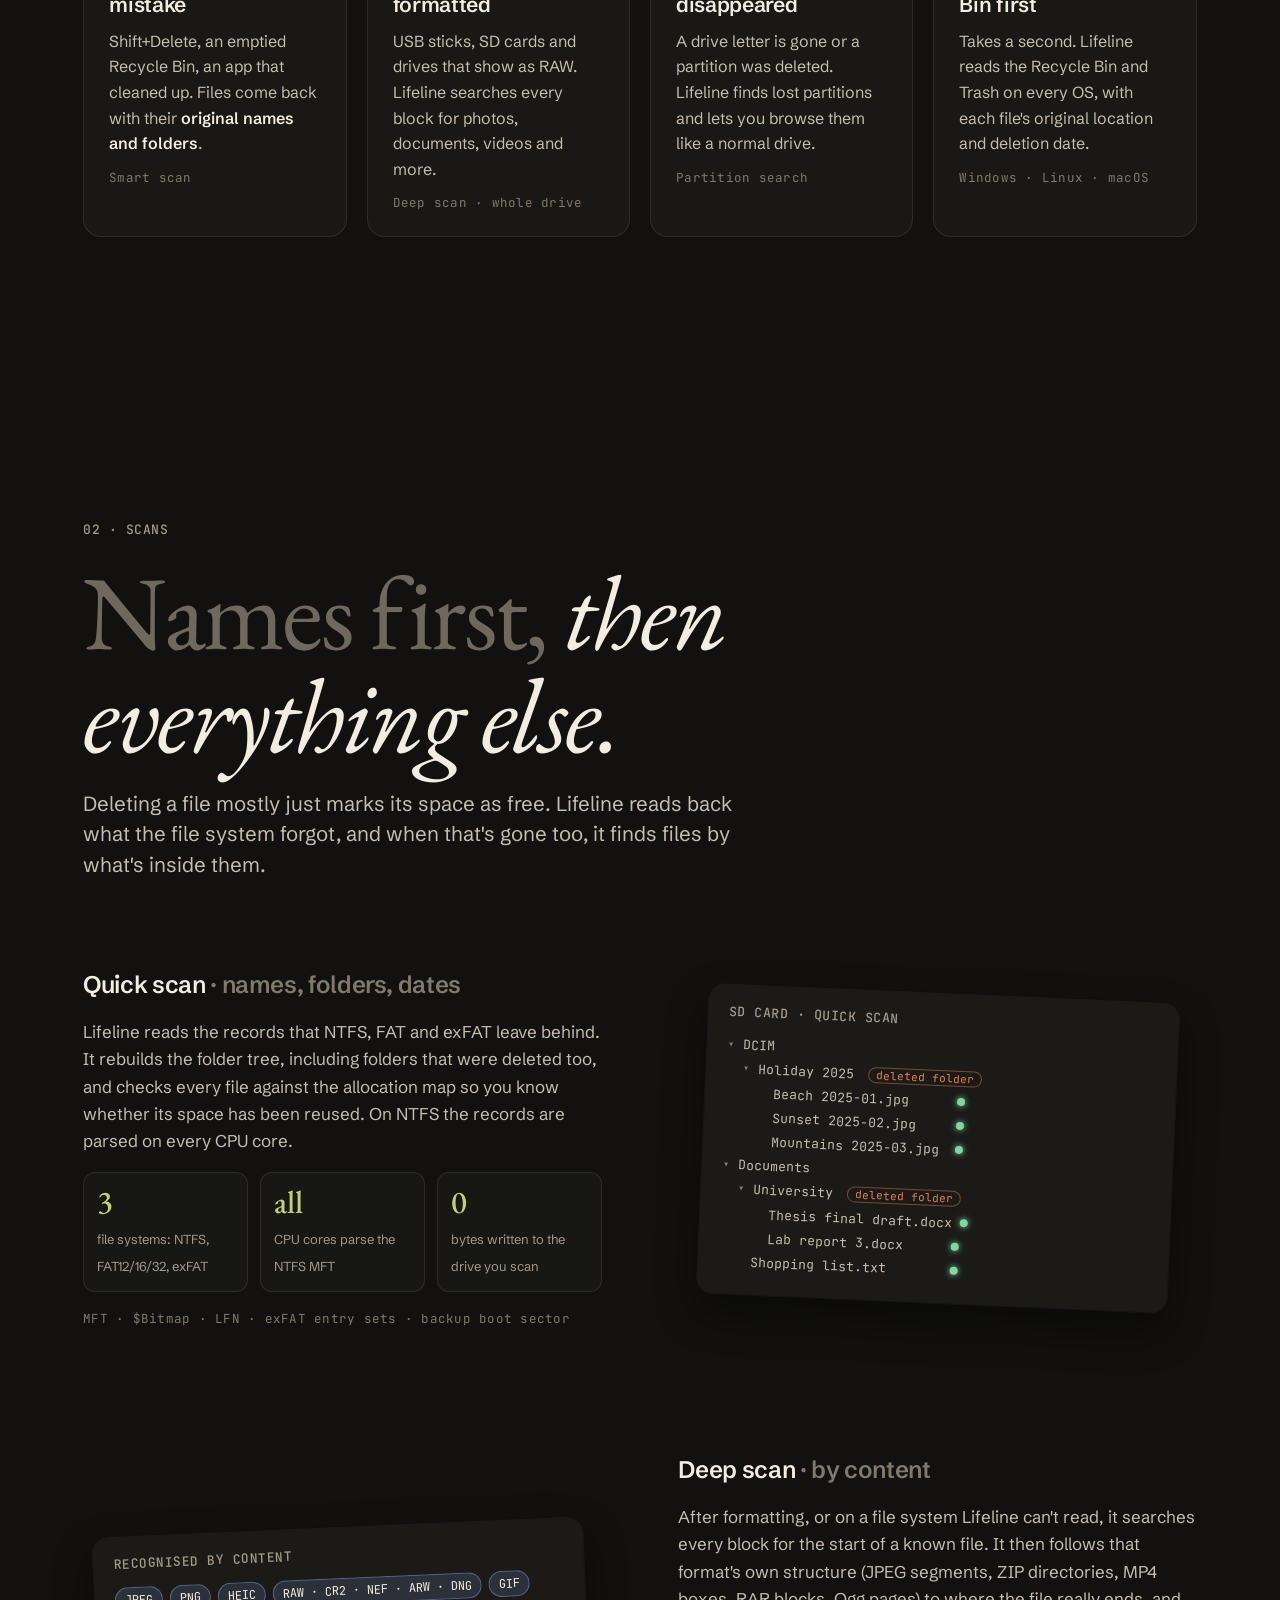
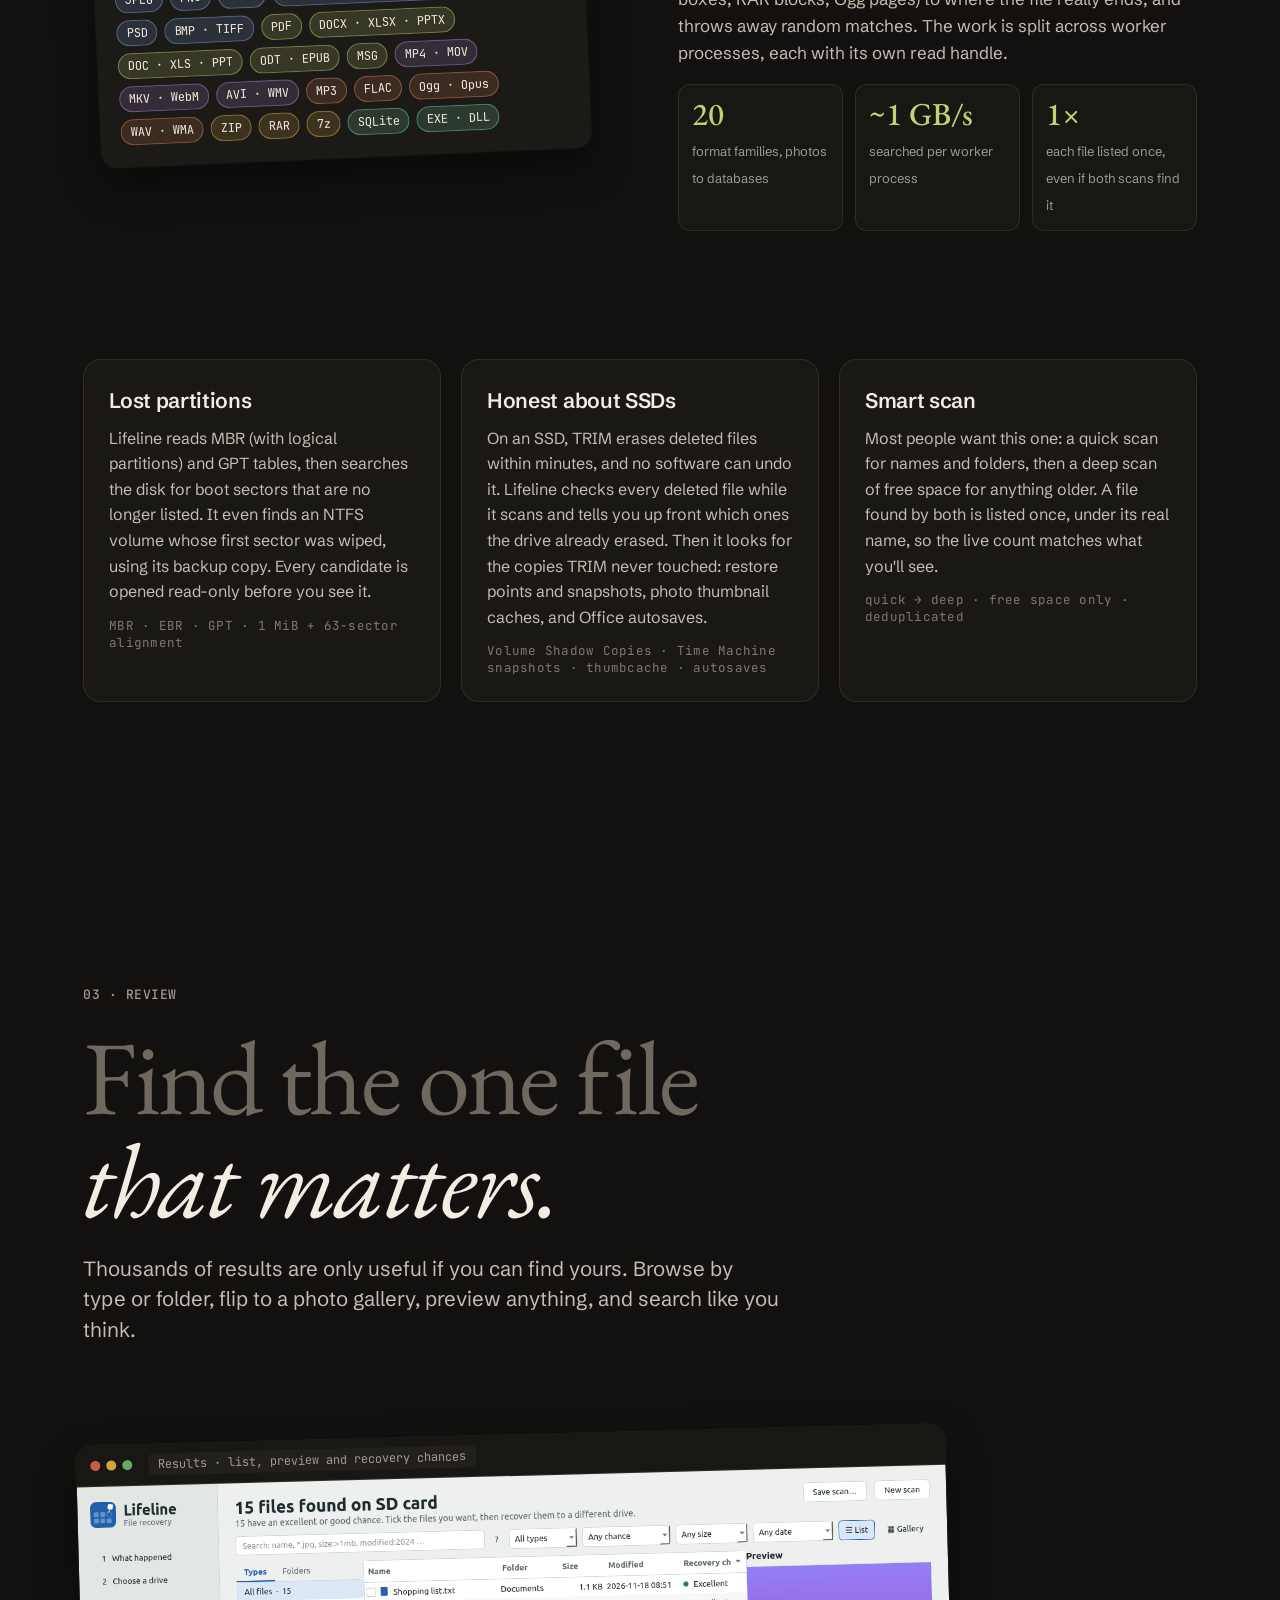
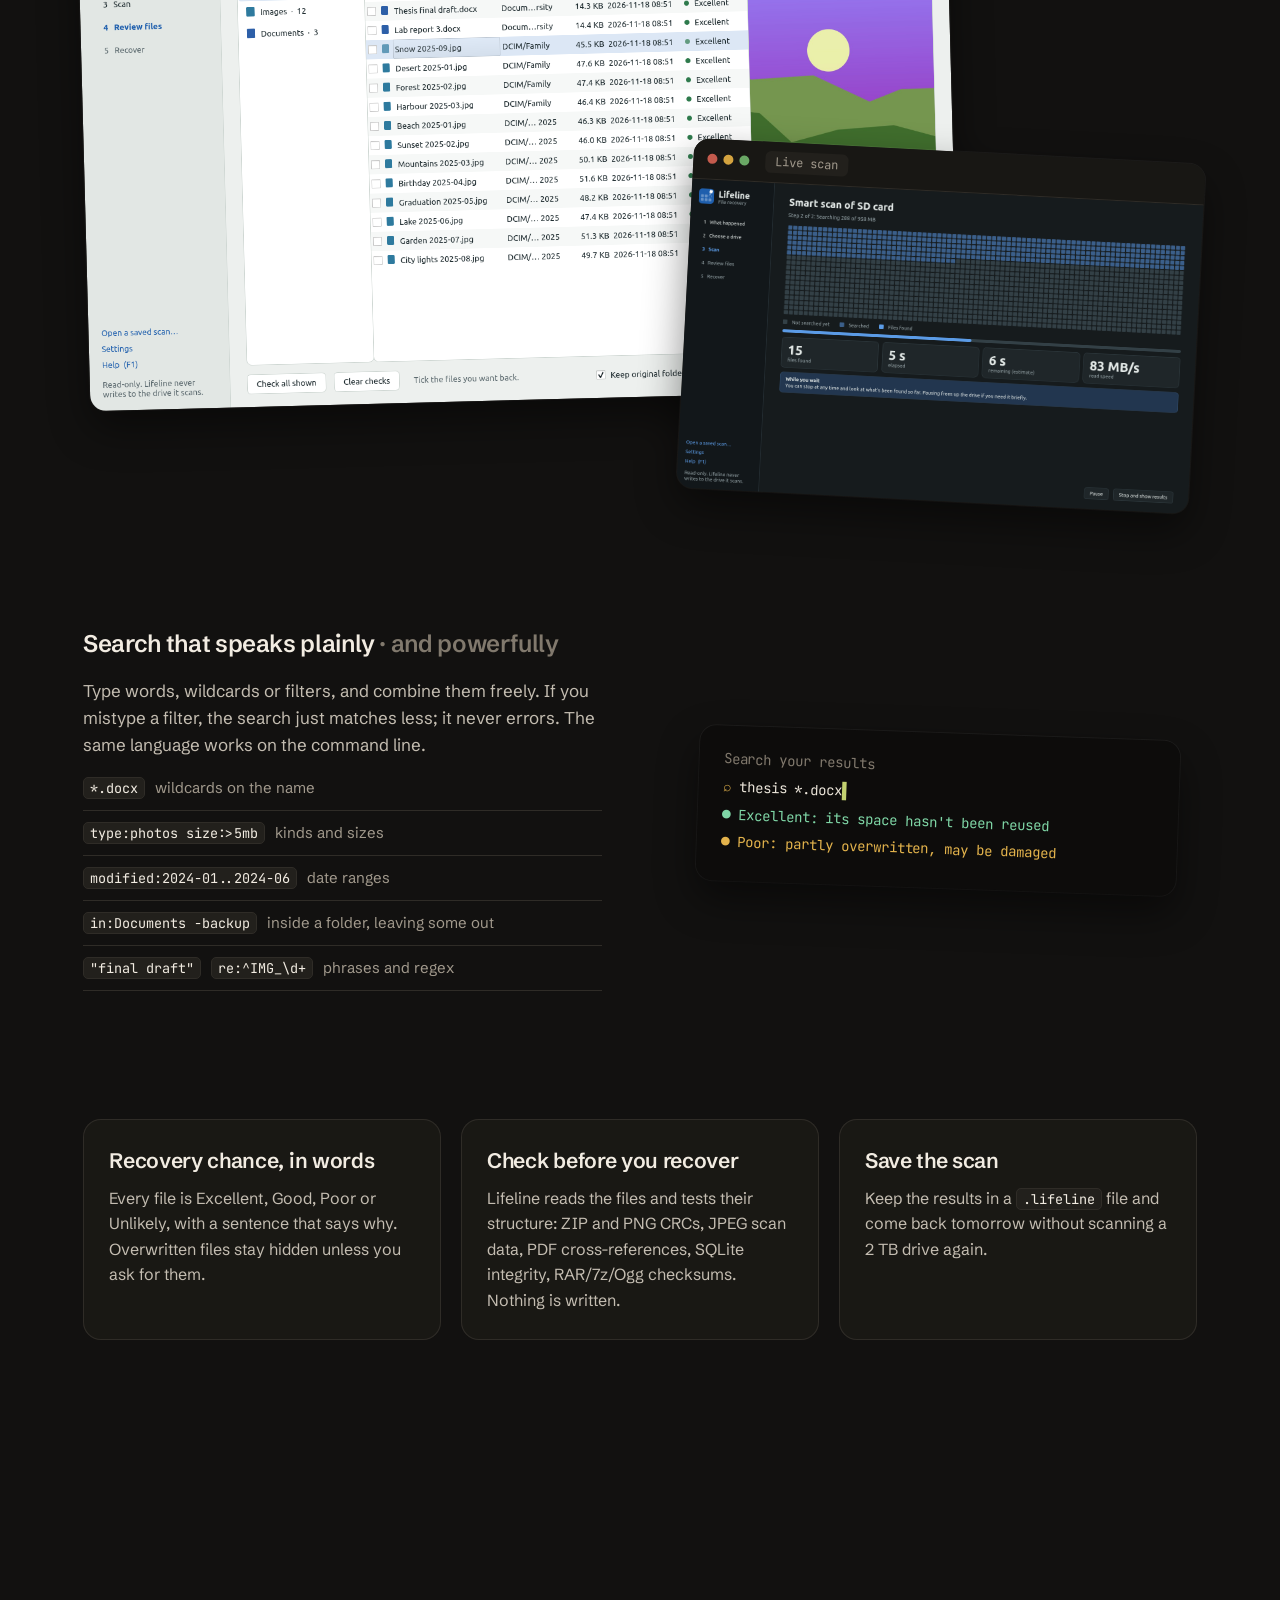
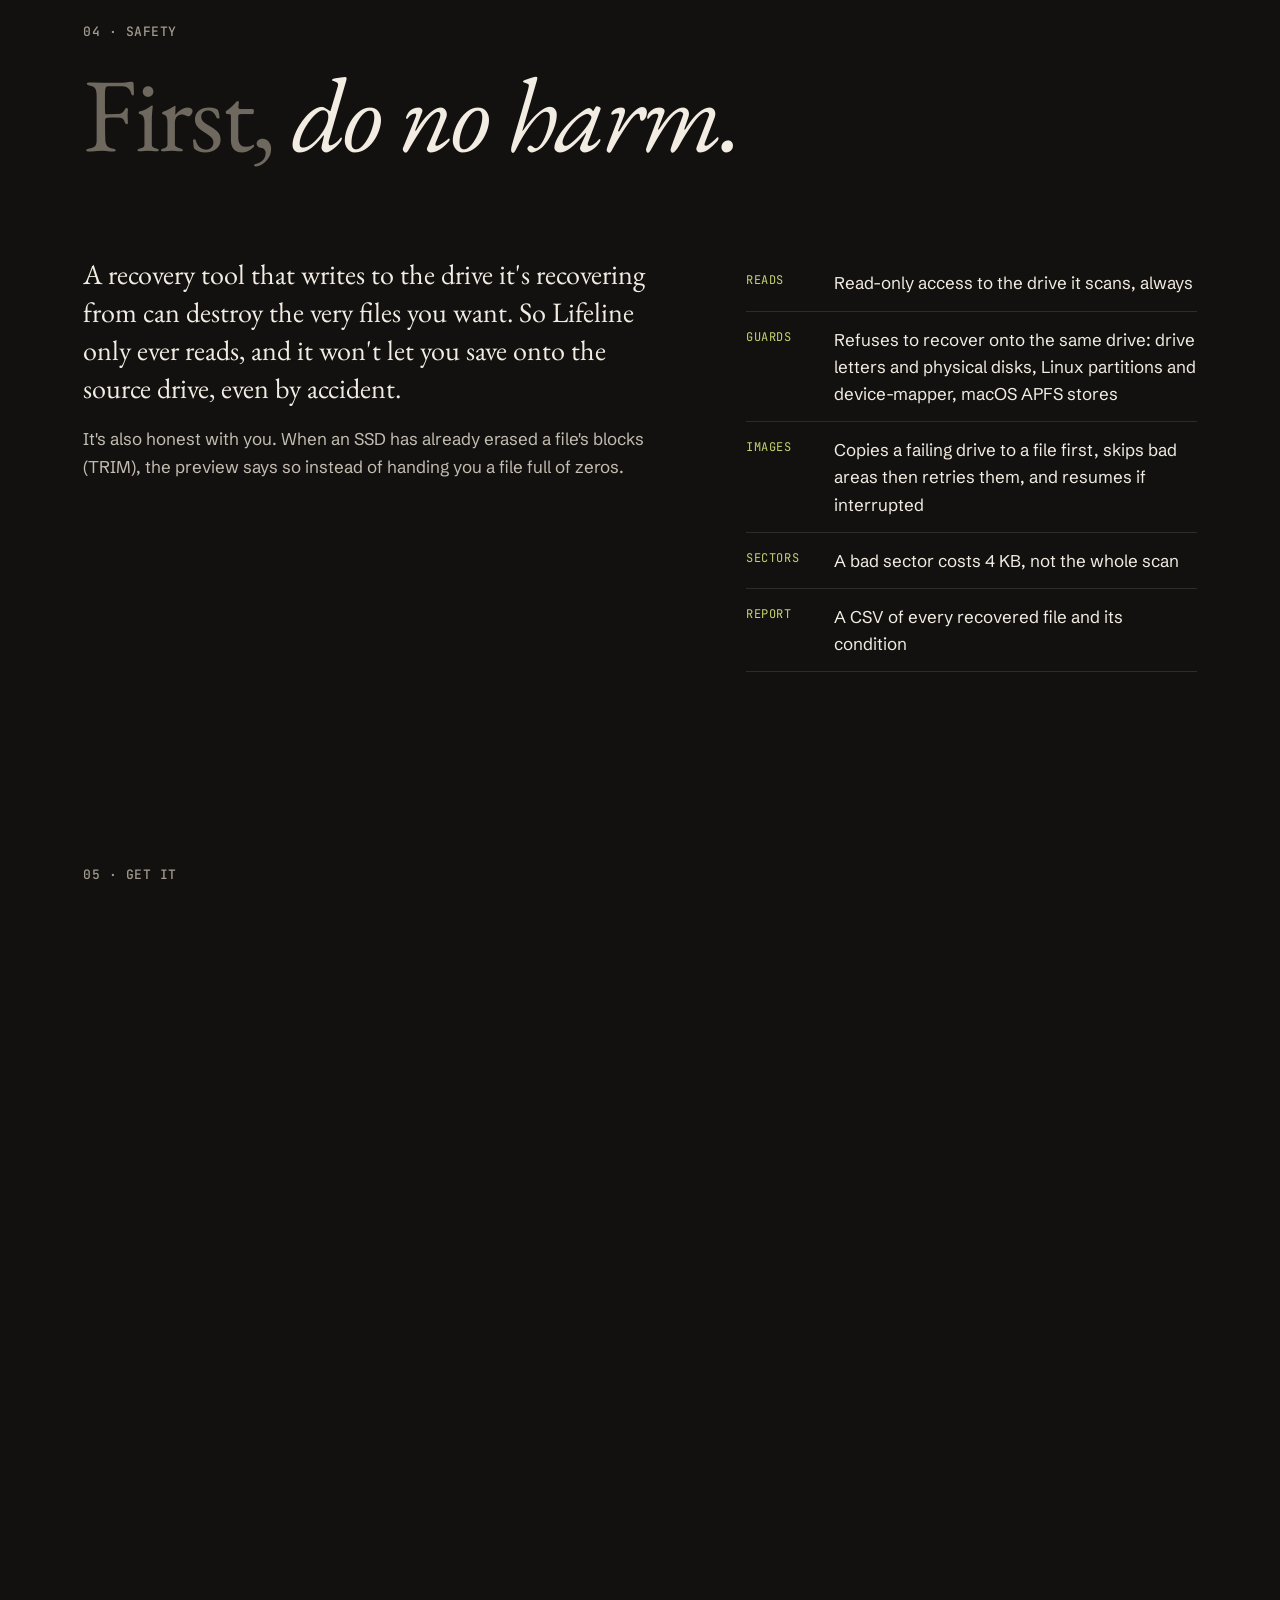
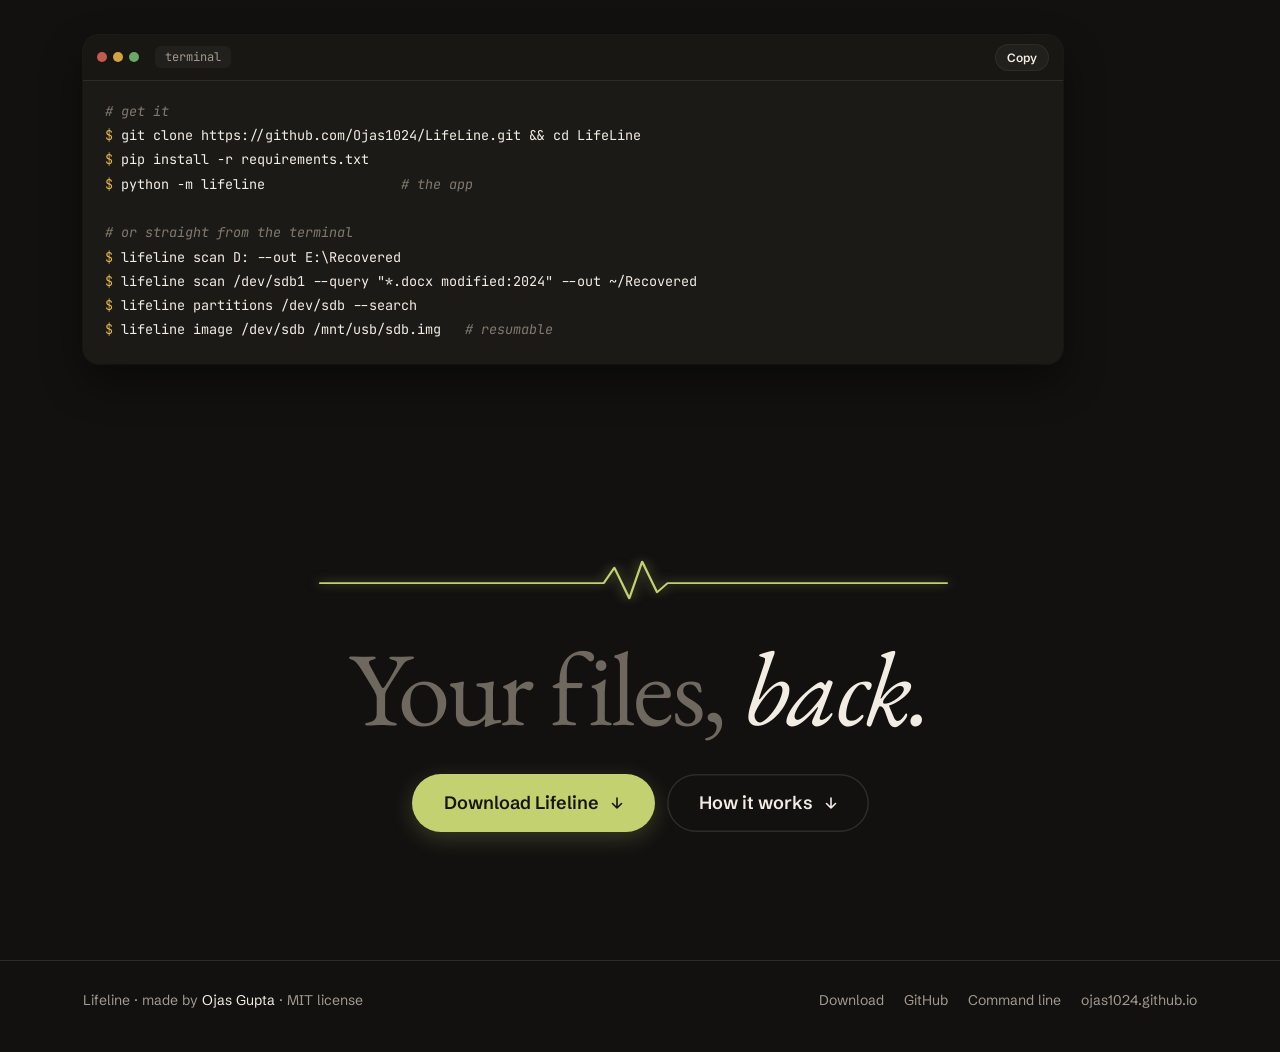
==== commit aa2565a8: "2.1.0: SSD/TRIM awareness and surviving copies - Quick scan samples every deleted file; ones the dri" ====
--- a/docs/index.html
+++ b/docs/index.html
@@ -13,7 +13,7 @@
 <link rel="preconnect" href="https://fonts.googleapis.com">
 <link rel="preconnect" href="https://fonts.gstatic.com" crossorigin>
 <link href="https://fonts.googleapis.com/css2?family=EB+Garamond:ital,wght@0,400..700;1,400..600&family=Schibsted+Grotesk:wght@400..800&family=JetBrains+Mono:wght@400;500&display=swap" rel="stylesheet">
-<link rel="stylesheet" href="style.css?v=5">
+<link rel="stylesheet" href="style.css?v=6">
 <script>document.documentElement.classList.add("js"); if (!matchMedia("(prefers-reduced-motion: reduce)").matches) document.documentElement.classList.add("motion");</script>
 </head>
 <body>
@@ -179,11 +179,16 @@
     </figure>
   </article>
 
-  <div class="grid two">
+  <div class="grid three">
     <div class="tile reveal">
       <h3>Lost partitions</h3>
       <p>Lifeline reads MBR (with logical partitions) and GPT tables, then searches the disk for boot sectors that are no longer listed. It even finds an NTFS volume whose first sector was wiped, using its backup copy. Every candidate is opened read-only before you see it.</p>
       <span class="stack">MBR · EBR · GPT · 1 MiB + 63-sector alignment</span>
+    </div>
+    <div class="tile reveal">
+      <h3>Honest about SSDs</h3>
+      <p>On an SSD, TRIM erases deleted files within minutes, and no software can undo it. Lifeline checks every deleted file while it scans and tells you up front which ones the drive already erased. Then it looks for the copies TRIM never touched: restore points and snapshots, photo thumbnail caches, and Office autosaves.</p>
+      <span class="stack">Volume Shadow Copies · Time Machine snapshots · thumbcache · autosaves</span>
     </div>
     <div class="tile reveal">
       <h3>Smart scan</h3>
